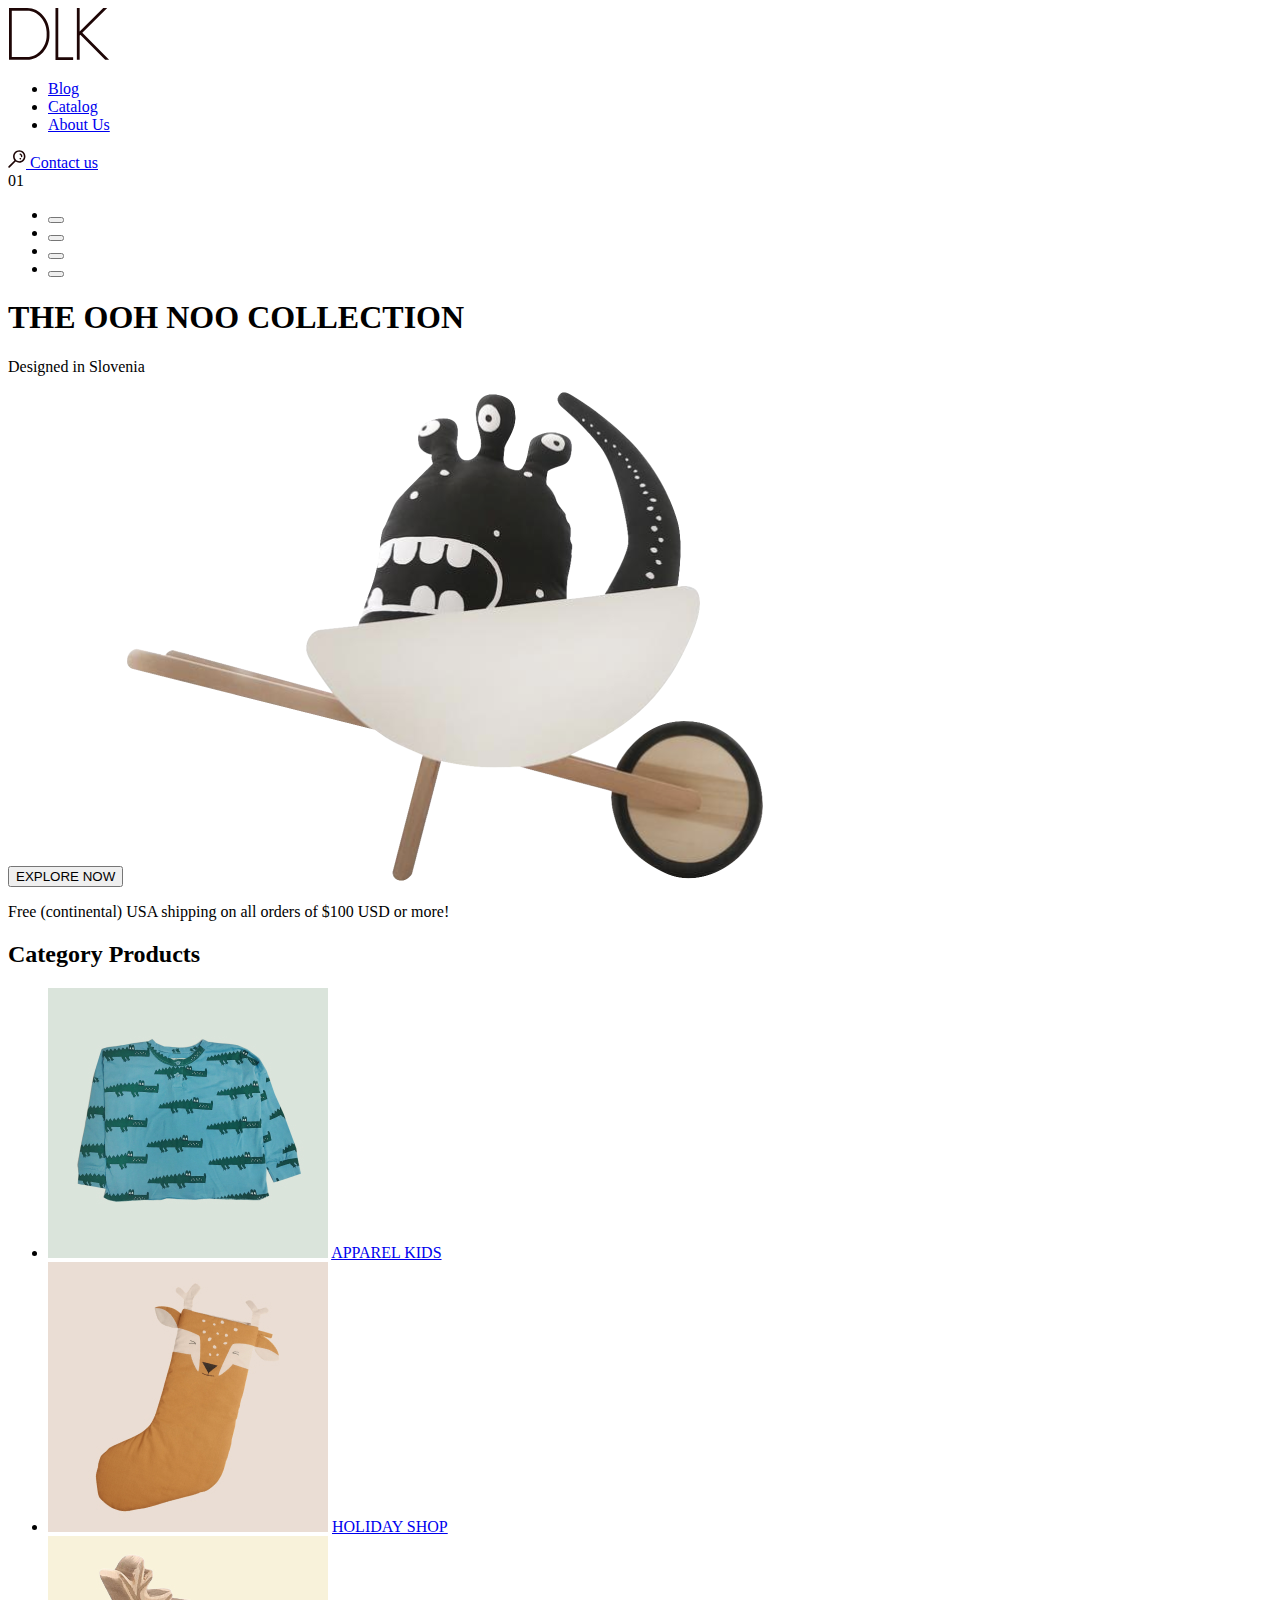
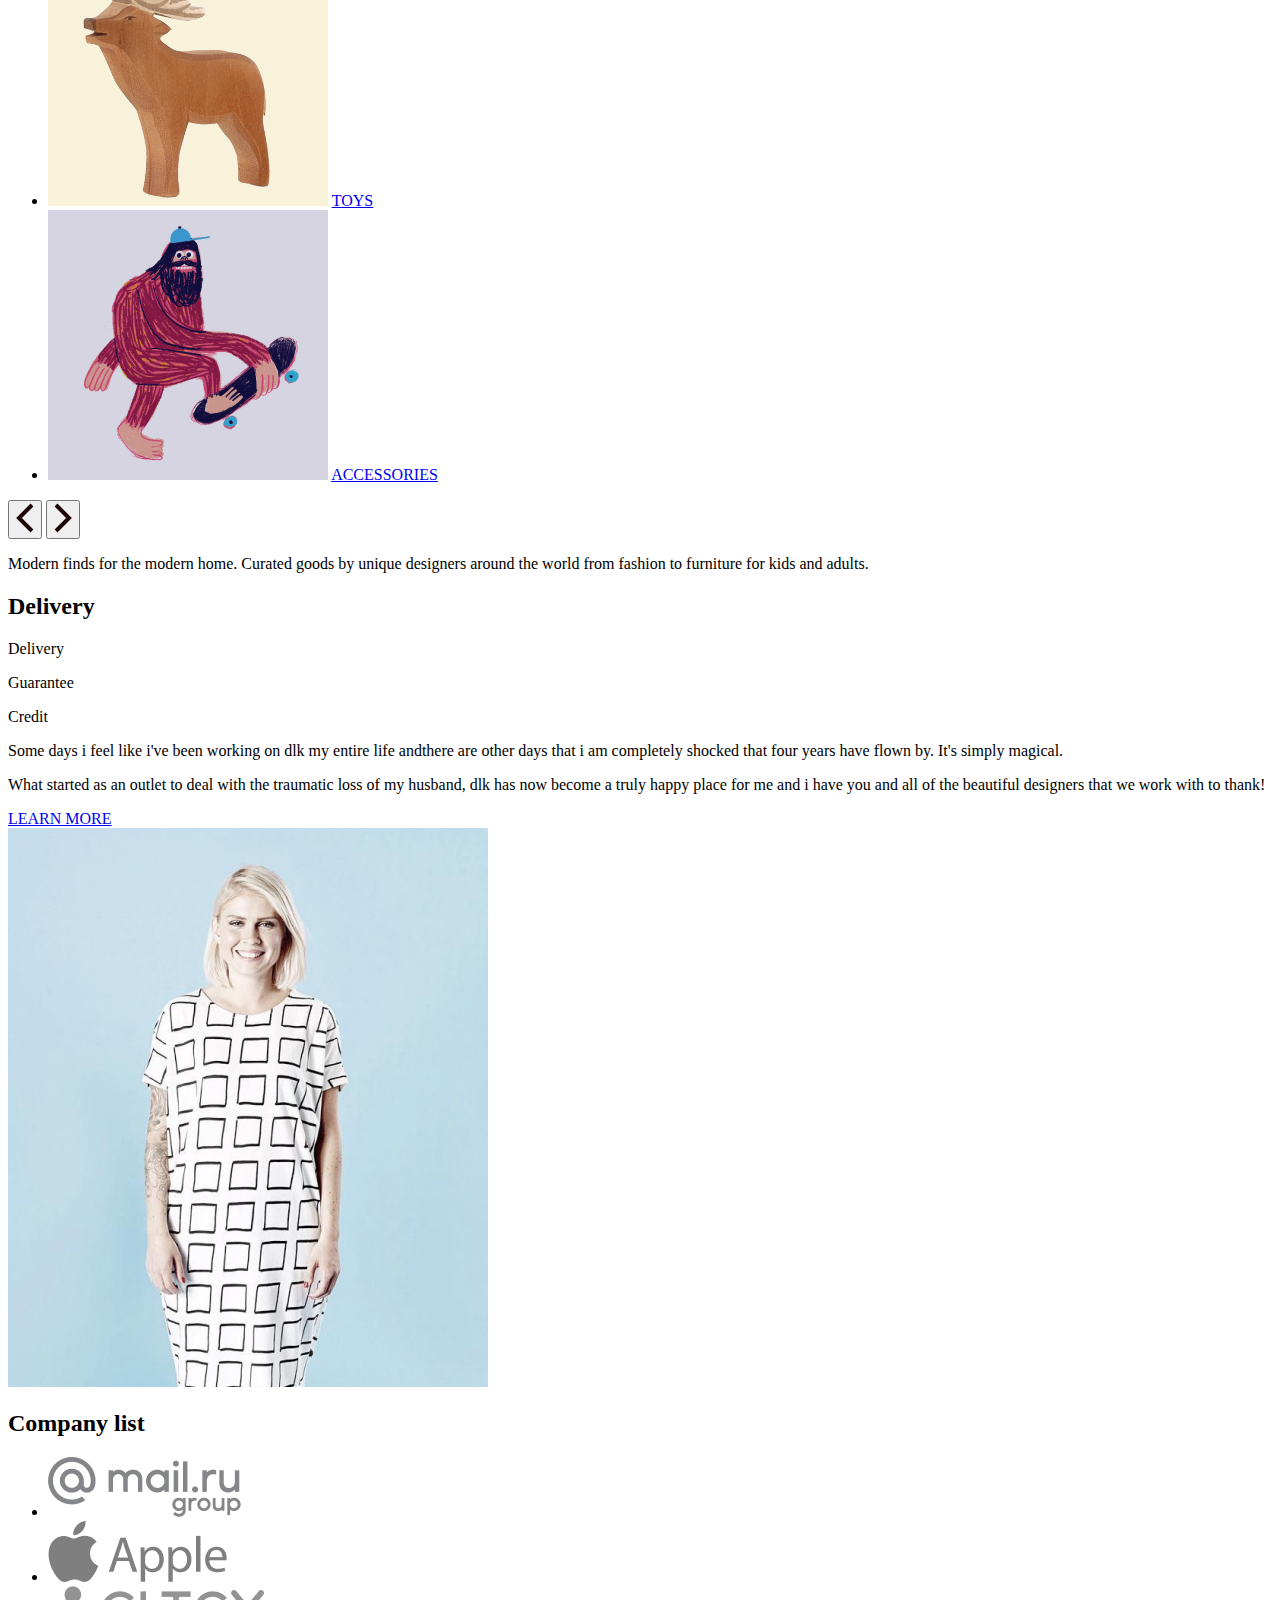
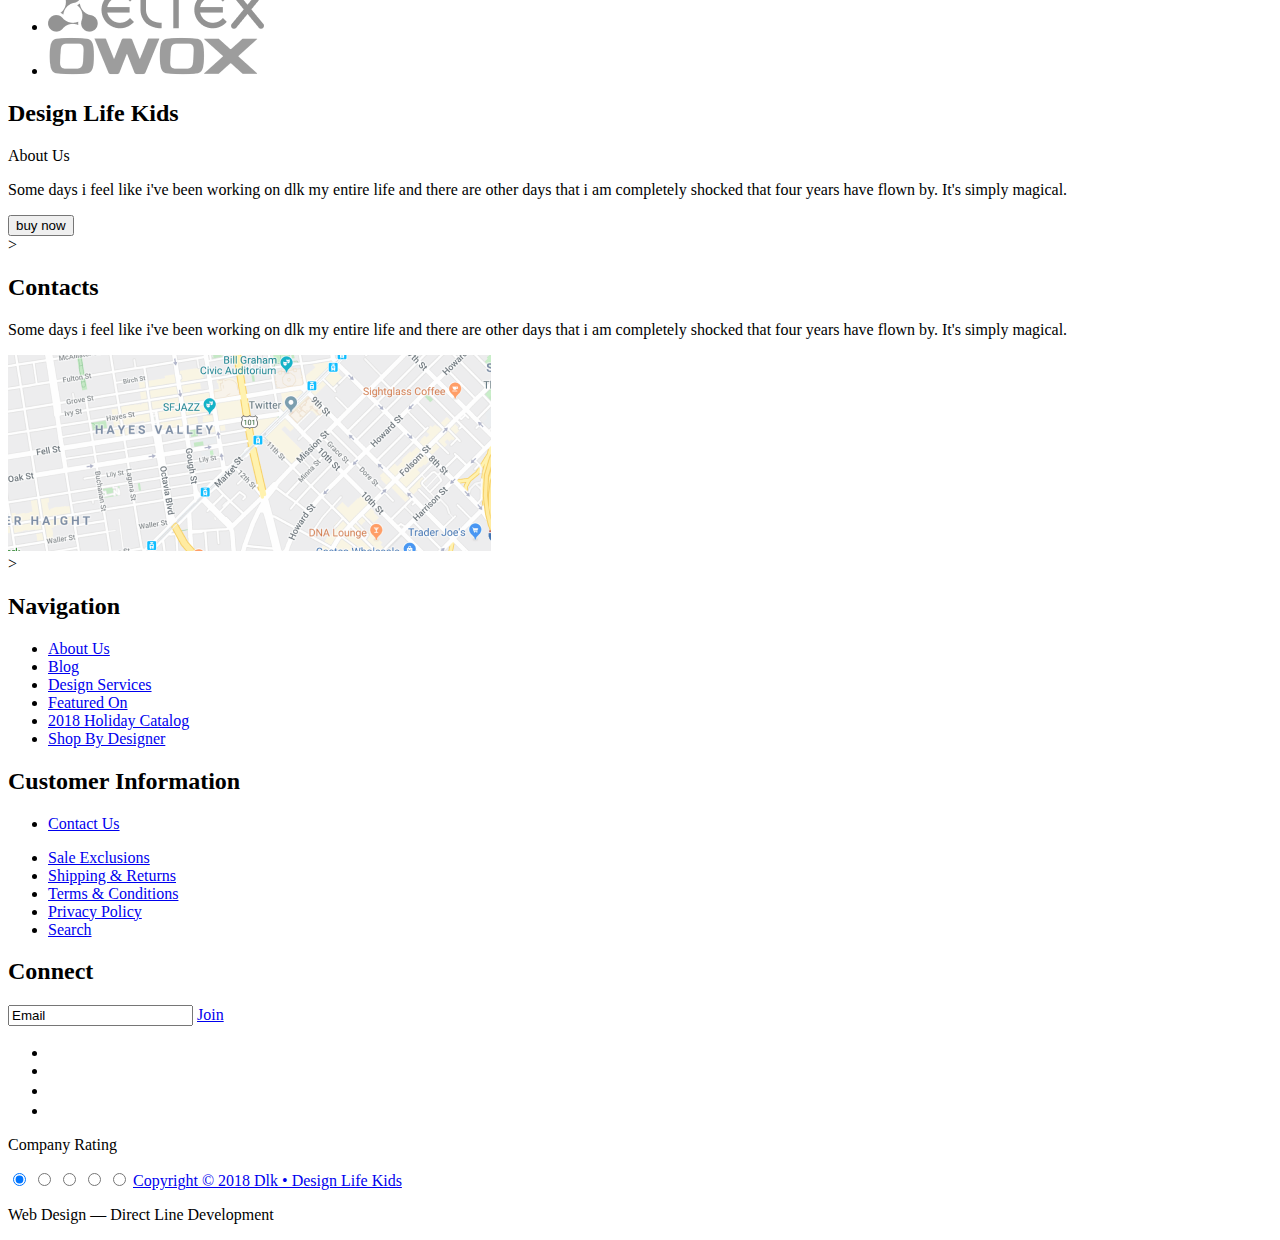
==== index.html @ ed6d3c23 "Домашняя работа № 3" ====
<!DOCTYPE html>
<html lang="en">
<head>
    <meta charset="UTF-8">
    <meta http-equiv="X-UA-Compatible" content="IE=edge">
    <meta name="viewport" content="width=device-width, initial-scale=1.0">
    <title>Main</title>
</head>
<body>


<header class="header">
<a href="./index.html">
    <svg width="102" height="52" viewBox="0 0 102 52" fill="none" xmlns="http://www.w3.org/2000/svg">
        <path fill-rule="evenodd" clip-rule="evenodd" d="M0.997559 0H19.1259C32.1442 0 41.4377 12.3713 41.4377 24.0356V27.7332C41.4377 39.3974 32.1442 51.7689 19.1259 51.7689H0.997559V0ZM38.6487 24.0356C38.6487 13.5132 30.2391 2.77333 19.1259 2.77333H3.78653V48.9956H19.1259C30.2391 48.9956 38.6487 38.2557 38.6487 27.7333V24.0356Z" fill="#1E0606"/>
        <path d="M47.4805 0H50.2694V49.2267H65.144V52H47.4805V0Z" fill="#1E0606"/>
        <path d="M68.8626 0V51.7689H71.6516V27.3833L72.3362 26.7025L97.1676 51.7689H101.083L74.3083 24.7414L99.1893 0H95.2451L71.6516 23.4612V0H68.8626Z" fill="#1E0606"/>
        </svg>
</a>
<nav>
    <ul>
        <li>
            <a href="#">Blog</a>
        </li>
        <li>
            <a href="#">Catalog</a>
        </li>
        <li>
            <a href="#">About Us</a>  
        </li>
    </ul>
</nav>
<a href="#" class="search__btn" aria-label="search">
    <svg width="18" height="18" viewBox="0 0 18 18" fill="none" xmlns="http://www.w3.org/2000/svg">
        <path d="M11.2614 0.26001C7.83851 0.26001 5.05615 3.08001 5.05615 6.52001C5.05615 7.98001 5.55657 9.30002 6.37727 10.38L0.492277 16.32C0.151988 16.68 0.151988 17.24 0.492277 17.58C0.67243 17.76 0.892618 17.84 1.1128 17.84C1.35301 17.84 1.57319 17.76 1.75334 17.58L7.63834 11.62C8.65921 12.36 9.90026 12.78 11.2414 12.78C14.6643 12.78 17.4467 9.96001 17.4467 6.52001C17.4667 3.06001 14.6843 0.26001 11.2614 0.26001ZM11.2614 11.2C8.71926 11.2 6.65751 9.10001 6.65751 6.52001C6.65751 3.94001 8.71926 1.84001 11.2614 1.84001C13.8036 1.84001 15.8653 3.94001 15.8653 6.52001C15.8653 9.10001 13.8036 11.2 11.2614 11.2ZM14.364 6.60001C14.324 6.94001 14.0238 7.20001 13.6835 7.20001C13.6434 7.20001 13.6234 7.20001 13.5834 7.20001C13.2031 7.14001 12.9428 6.80001 12.9829 6.42001C13.123 5.38001 11.962 4.84001 11.902 4.82001C11.5617 4.66001 11.4015 4.24001 11.5617 3.90001C11.7218 3.56001 12.1221 3.40001 12.4825 3.54001C12.5625 3.56001 14.6443 4.52001 14.364 6.60001ZM12.9028 8.12001C13.0429 8.26001 13.143 8.48002 13.143 8.68002C13.143 8.90002 13.0629 9.10001 12.9028 9.24002C12.7627 9.38002 12.5425 9.48002 12.3423 9.48002C12.1422 9.48002 11.922 9.40001 11.7819 9.24002C11.6417 9.10001 11.5417 8.88002 11.5417 8.68002C11.5417 8.48002 11.6217 8.26001 11.7819 8.12001C11.922 7.98001 12.1422 7.88002 12.3423 7.88002C12.5425 7.88002 12.7427 7.96001 12.9028 8.12001Z" fill="#1E0606"/>
        </svg>
</a>
<a class="nav__contact" href="pages/contact.html">Contact us</a>
</header>


<main>
    <section class="banner">
        <span>01</span>
        <ul>
            <li>
                <button></button>
            </li>
            <li>
                <button></button>
            </li>
            <li>
                <button></button>
            </li>
            <li>
                <button></button>
            </li>
        </ul>
        <h1>THE OOH NOO COLLECTION</h1>
        <p>Designed in Slovenia</p>
        <button type="button">
            EXPLORE NOW
        </button>
        <img src="./static/image/monster_in_a_wheelbarrow_on_a_banner.png" alt="banner">
        <p>Free (continental) USA shipping on all orders of $100 USD or more!</p>
    </section>

    <section class="category products">
        <h2>Category Products</h2>
        <ul>
            <li>
                <img src="./static/image/apparel_kids.jpg" alt="apparel_kids">
                <a href="#">APPAREL KIDS</a>
            </li>
            <li>
                <img src="./static/image/holiday_shop.jpg" alt="holiday_shop">
                <a href="#">HOLIDAY SHOP</a>
            </li>
            <li>
                <img src="./static/image/toys.jpg" alt="toys">
                <a href="#">TOYS</a>
            </li>
            <li>
                <img src="./static/image/accessories.jpg" alt="accessories">
                <a href="#">ACCESSORIES</a>
            </li>
        </ul>
        <button>
            <svg width="18" height="30" viewBox="0 0 18 30" fill="none" xmlns="http://www.w3.org/2000/svg">
                <path d="M16 2L3 15L16 28" stroke="#1E0606" stroke-width="4"/>
                </svg>
                
        </button>
        <button>
            <svg width="18" height="30" viewBox="0 0 18 30" fill="none" xmlns="http://www.w3.org/2000/svg">
                <path d="M2 2L15 15L2 28" stroke="#1E0606" stroke-width="4"/>
                </svg>      
        </button>
        <p>Modern finds for the modern home. Curated goods by unique designers around the world from fashion to furniture for kids and adults.</p>
    </section>

    <section>
        <div>
            <h2>Delivery</h2>
            <p>Delivery</p>
            <p>Guarantee</p>
            <p>Credit</p>
            <p>Some days i feel like i've been working on dlk my entire life andthere are other days that i am completely shocked that four years have flown by. It's simply magical.</p>
            <p>What started as an outlet to deal  with the traumatic loss of my husband, dlk has now become a truly happy place for me and i have you and all of the beautiful designers that we work with to thank!</p>
            <a href="#" class="button">LEARN MORE</a>
            </div>
            <img src="./static/image/delivery.jpg" alt="delivery">
    </section>
        
        <section class="company list">
            <h2>Company list</h2>
            <ul>
                <li>
                    <img src="./static/image/mail_ru.png" alt="mail_ru_company">
                </li>
                <li>
                    <img src="./static/image/apple.png" alt="apple_company">
                </li>
                <li>
                    <img src="./static/image/eltex.png" alt="eltex_company">
                </li>
                <li>
                    <img src="./static/image/owox.png" alt="owox_company">
                </li>
            </ul>
        </section>

        <section class="about us">
            <h2>Design Life Kids</h2>
            <p>About Us</p>
            <p>Some days i feel like i've been working on dlk my entire life and there are other days that i am completely shocked that four years have flown by. It's simply magical.</p>
            <button type="button">
                buy now
            </button>
        </section>>

        <section class="contacts">
                <h2>Contacts</h2>
                <p>Some days i feel like i've been working on dlk my entire life and there are other days that i am completely shocked that four years have flown by. It's simply magical.</p>
                <img src="./static/image/map.png" alt="map_indicating_the_location">
        </section>>
</main>


<footer>
<section class="navigation">
    <h2>Navigation</h2>
    <nav>
        <ul>
            <li>
                <a href="#">About Us</a>
            </li>
            <li>
                <a href="#">Blog</a>
            </li>    
            <li>
                <a href="#">Design Services</a>  
            </li>
            <li>
                <a href="#">Featured On</a>
            </li>
            <li>
                <a href="#">2018 Holiday Catalog</a>
            </li>
            <li>
                <a href="#">Shop By Designer</a>
            </li>
        </ul>
    </nav>
</section>


<section class="customer Information">
    <h2>Customer Information</h2>
    <nav>
        <ul>
            <li>
                <a href="#">Contact Us</a>
            </li>
        </ul>
    </nav>
    <ul>
        <li>
            <a href="#">Sale Exclusions</a>
        </li>
        <li>
            <a href="#">Shipping & Returns</a>  
        </li>
        <li>
            <a href="#">Terms & Conditions</a>
        </li>
        <li>
            <a href="#">Privacy Policy</a>
        </li>
        <li>
            <a href="#">Search</a>
        </li>
    </ul>
</section>


<h2>Connect</h2>
    <input type="Email" name="login" value="Email">
    <a href="#" class="button">Join</a>
<ul>
    <li>
        <a href="facebook.com">
            <svg width="9" height="16" viewBox="0 0 9 16" fill="none" xmlns="http://www.w3.org/2000/svg">
                <path fill-rule="evenodd" clip-rule="evenodd" d="M8.55271 3.36723H6.29671C6.03071 3.36723 5.73372 3.71723 5.73372 4.18523V5.81423H8.55271V8.13523H5.73372V15.1052H3.07071V8.13523H0.657715V5.81423H3.07071V4.44723C3.07071 2.48823 4.43171 0.894226 6.29671 0.894226H8.55271V3.36723Z" fill="white"/>
                </svg>
        </a>
    </li>
    <li>
        <a href="twitter.com">
            <svg width="15" height="13" viewBox="0 0 15 13" fill="none" xmlns="http://www.w3.org/2000/svg">
                <path fill-rule="evenodd" clip-rule="evenodd" d="M13.1006 3.28912C13.1056 3.41612 13.1096 3.54312 13.1096 3.67212C13.1096 7.57612 10.1366 12.0781 4.70258 12.0781C3.03458 12.0781 1.48058 11.5881 0.173584 10.7501C0.406584 10.7771 0.641584 10.7911 0.879584 10.7911C2.26358 10.7911 3.53758 10.3181 4.54858 9.52512C3.25558 9.50212 2.16558 8.64812 1.78758 7.47512C1.96858 7.51012 2.15458 7.52712 2.34458 7.52712C2.61358 7.52712 2.87458 7.49212 3.12258 7.42412C1.77158 7.15212 0.751584 5.95912 0.751584 4.52712V4.49012C1.15058 4.71112 1.60758 4.84412 2.09158 4.85912C1.29858 4.33012 0.777584 3.42612 0.777584 2.40012C0.777584 1.85912 0.922584 1.35212 1.17658 0.916122C2.63258 2.70312 4.81058 3.87912 7.26558 4.00212C7.21558 3.78512 7.19058 3.56012 7.19058 3.32812C7.19058 1.69712 8.51258 0.375122 10.1446 0.375122C10.9936 0.375122 11.7616 0.732122 12.2996 1.30712C12.9736 1.17612 13.6056 0.930122 14.1766 0.590122C13.9556 1.28112 13.4886 1.85912 12.8766 2.22512C13.4746 2.15412 14.0446 1.99612 14.5756 1.76012C14.1776 2.35212 13.6776 2.87312 13.1006 3.28912Z" fill="white"/>
                </svg>
        </a>
    </li>
    <li>
        <a href="pinterest.com">
            <svg width="16" height="16" viewBox="0 0 16 16" fill="none" xmlns="http://www.w3.org/2000/svg">
                <path fill-rule="evenodd" clip-rule="evenodd" d="M8.00047 0C3.58252 0 0 3.58158 0 8.00047C0 11.2754 1.97001 14.0902 4.78956 15.3273C4.76698 14.7694 4.78579 14.0977 4.92785 13.49C5.08214 12.8408 5.95708 9.1313 5.95708 9.1313C5.95708 9.1313 5.70212 8.62045 5.70212 7.865C5.70212 6.6796 6.38984 5.79432 7.24502 5.79432C7.97225 5.79432 8.3241 6.34092 8.3241 6.99571C8.3241 7.7267 7.85747 8.82084 7.61757 9.83407C7.41718 10.6836 8.04281 11.3751 8.88011 11.3751C10.3957 11.3751 11.4165 9.42859 11.4165 7.12177C11.4165 5.36908 10.2358 4.05668 8.08796 4.05668C5.66167 4.05668 4.14982 5.86582 4.14982 7.88663C4.14982 8.5847 4.35491 9.07579 4.67666 9.45587C4.82531 9.6318 4.84506 9.70142 4.79144 9.90275C4.75381 10.0486 4.66537 10.4042 4.62868 10.5444C4.57506 10.7466 4.41136 10.82 4.22885 10.7448C3.11025 10.2885 2.58999 9.0645 2.58999 7.68813C2.58999 5.41612 4.50638 2.68972 8.30717 2.68972C11.3619 2.68972 13.3724 4.90151 13.3724 7.27324C13.3724 10.4117 11.6282 12.7562 9.05509 12.7562C8.19239 12.7562 7.37955 12.2895 7.10108 11.7599C7.10108 11.7599 6.63633 13.6029 6.53848 13.9585C6.36914 14.5747 6.03704 15.1919 5.73317 15.6717C6.45287 15.8843 7.21303 16 8.00047 16C12.4184 16 16 12.4184 16 8.00047C16 3.58158 12.4184 0 8.00047 0" fill="white"/>
                </svg>
        </a>
    </li>
     <li>
         <a href="instagram.com">
            <svg width="16" height="16" viewBox="0 0 16 16" fill="none" xmlns="http://www.w3.org/2000/svg">
                <path fill-rule="evenodd" clip-rule="evenodd" d="M8.00003 0C5.82733 0 5.5549 0.0092 4.70163 0.0481333C3.8501 0.0869667 3.26857 0.222233 2.7597 0.42C2.23363 0.624433 1.7875 0.897967 1.3427 1.3427C0.897967 1.7875 0.624433 2.23363 0.42 2.7597C0.222233 3.26857 0.0869667 3.8501 0.0481333 4.7016C0.0092 5.5549 0 5.82733 0 8C0 10.1727 0.0092 10.4451 0.0481333 11.2984C0.0869667 12.1499 0.222233 12.7314 0.42 13.2403C0.624433 13.7664 0.897967 14.2125 1.3427 14.6573C1.7875 15.102 2.23363 15.3756 2.7597 15.58C3.26857 15.7778 3.8501 15.913 4.70163 15.9519C5.5549 15.9908 5.82733 16 8.00003 16C10.1727 16 10.4451 15.9908 11.2984 15.9519C12.1499 15.913 12.7314 15.7778 13.2403 15.58C13.7664 15.3756 14.2125 15.102 14.6573 14.6573C15.102 14.2125 15.3756 13.7664 15.58 13.2403C15.7778 12.7314 15.913 12.1499 15.9519 11.2984C15.9908 10.4451 16 10.1727 16 8C16 5.82733 15.9908 5.5549 15.9519 4.7016C15.913 3.8501 15.7778 3.26857 15.58 2.7597C15.3756 2.23363 15.102 1.7875 14.6573 1.3427C14.2125 0.897967 13.7664 0.624433 13.2403 0.42C12.7314 0.222233 12.1499 0.0869667 11.2984 0.0481333C10.4451 0.0092 10.1727 0 8.00003 0ZM8.00003 1.44143C10.1361 1.44143 10.3891 1.4496 11.2327 1.4881C12.0127 1.52367 12.4363 1.65397 12.7182 1.76353C13.0916 1.90867 13.3581 2.08203 13.638 2.362C13.918 2.6419 14.0913 2.9084 14.2365 3.28183C14.346 3.56373 14.4763 3.98733 14.5119 4.7673C14.5504 5.61087 14.5586 5.8639 14.5586 8C14.5586 10.1361 14.5504 10.3891 14.5119 11.2327C14.4763 12.0127 14.346 12.4363 14.2365 12.7182C14.0913 13.0916 13.918 13.3581 13.638 13.638C13.3581 13.918 13.0916 14.0913 12.7182 14.2365C12.4363 14.346 12.0127 14.4763 11.2327 14.5119C10.3892 14.5504 10.1363 14.5586 8.00003 14.5586C5.86373 14.5586 5.61077 14.5504 4.7673 14.5119C3.98733 14.4763 3.56373 14.346 3.28183 14.2365C2.9084 14.0913 2.64193 13.918 2.36197 13.638C2.08207 13.3581 1.90867 13.0916 1.76353 12.7182C1.65397 12.4363 1.52367 12.0127 1.4881 11.2327C1.4496 10.3891 1.44143 10.1361 1.44143 8C1.44143 5.8639 1.4496 5.61087 1.4881 4.7673C1.52367 3.98733 1.65397 3.56373 1.76353 3.28183C1.90867 2.9084 2.08203 2.6419 2.36197 2.362C2.64193 2.08203 2.9084 1.90867 3.28183 1.76353C3.56373 1.65397 3.98733 1.52367 4.7673 1.4881C5.61087 1.4496 5.8639 1.44143 8.00003 1.44143ZM3.8919 8C3.8919 5.73113 5.73113 3.8919 8.00003 3.8919C10.2689 3.8919 12.1081 5.73113 12.1081 8C12.1081 10.2689 10.2689 12.1081 8.00003 12.1081C5.73113 12.1081 3.8919 10.2689 3.8919 8ZM8.00003 10.6667C6.52723 10.6667 5.33333 9.47277 5.33333 8C5.33333 6.52723 6.52723 5.33333 8.00003 5.33333C9.47277 5.33333 10.6667 6.52723 10.6667 8C10.6667 9.47277 9.47277 10.6667 8.00003 10.6667ZM12.2704 4.68957C12.8006 4.68957 13.2304 4.2598 13.2304 3.7296C13.2304 3.1994 12.8006 2.76957 12.2704 2.76957C11.7402 2.76957 11.3104 3.1994 11.3104 3.7296C11.3104 4.2598 11.7402 4.68957 12.2704 4.68957Z" fill="white"/>
                </svg> 
         </a>
    </li>
</ul>

<p>Company Rating</p>
<input type="radio" name="Company Rating" value="1" aria-label="fail" checked>
    <input type="radio" name="Company Rating" value="2" aria-label="satisfactory">
        <input type="radio" name="Company Rating" value="3" aria-label="good">
            <input type="radio" name="Company Rating" value="4" aria-label="very good">
                <input type="radio" name="Company Rating" value="5" aria-label="excellent">
                
<a href="#">Copyright © 2018 Dlk • Design Life Kids</a>
<p>Web Design — Direct Line Development</p>  
</footer>
</body>
</html>
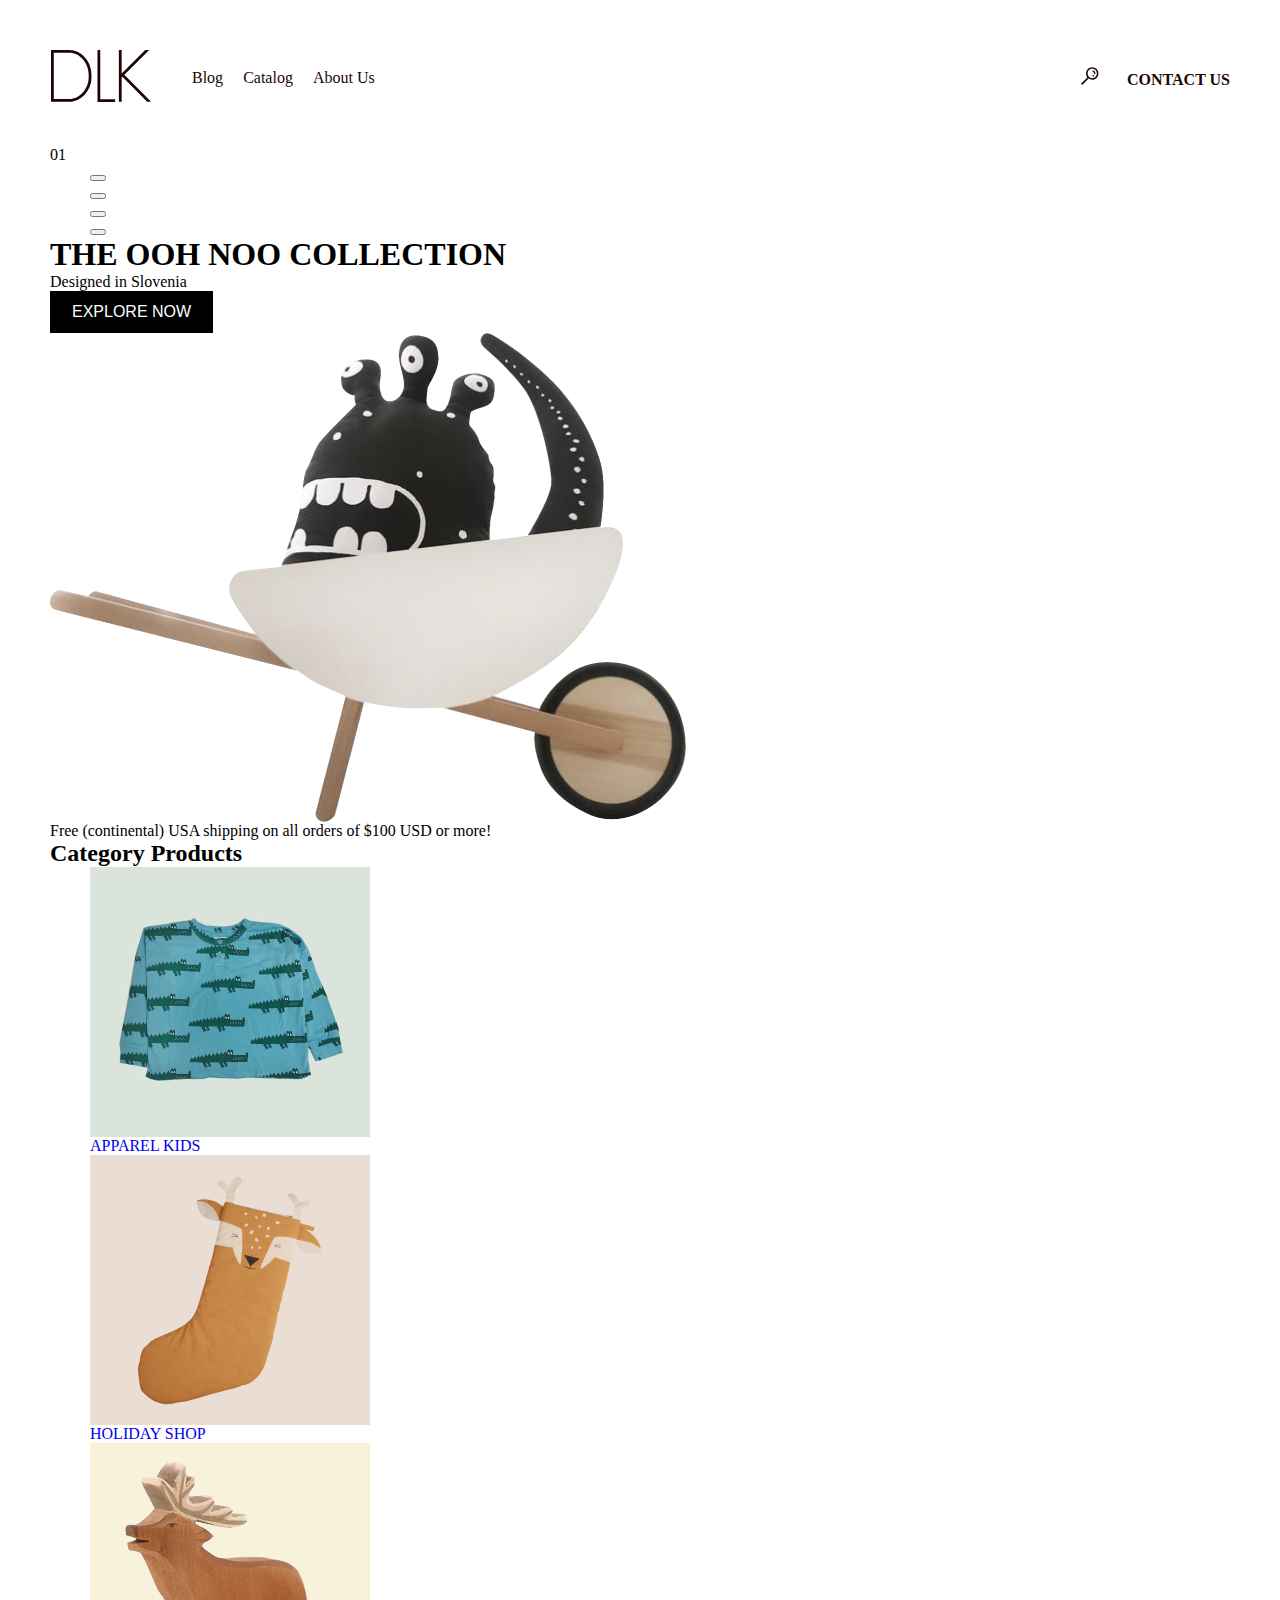
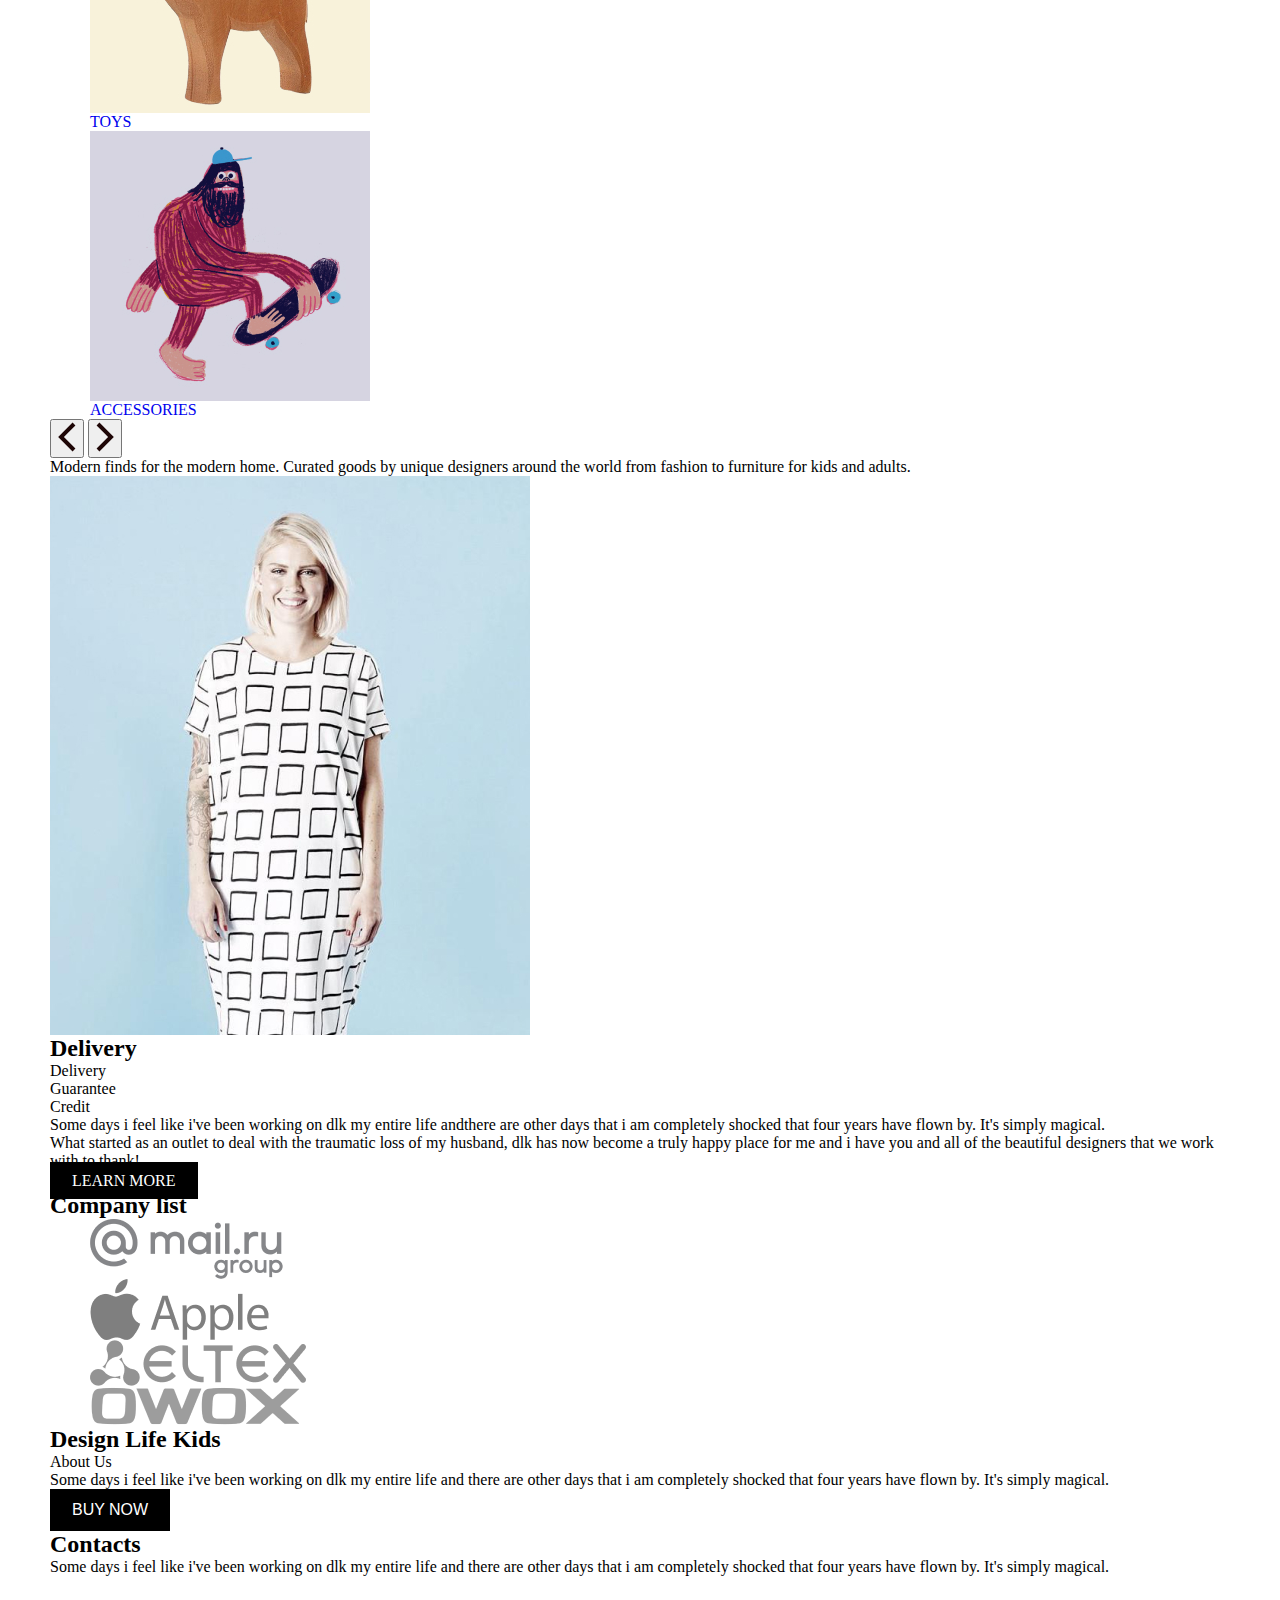
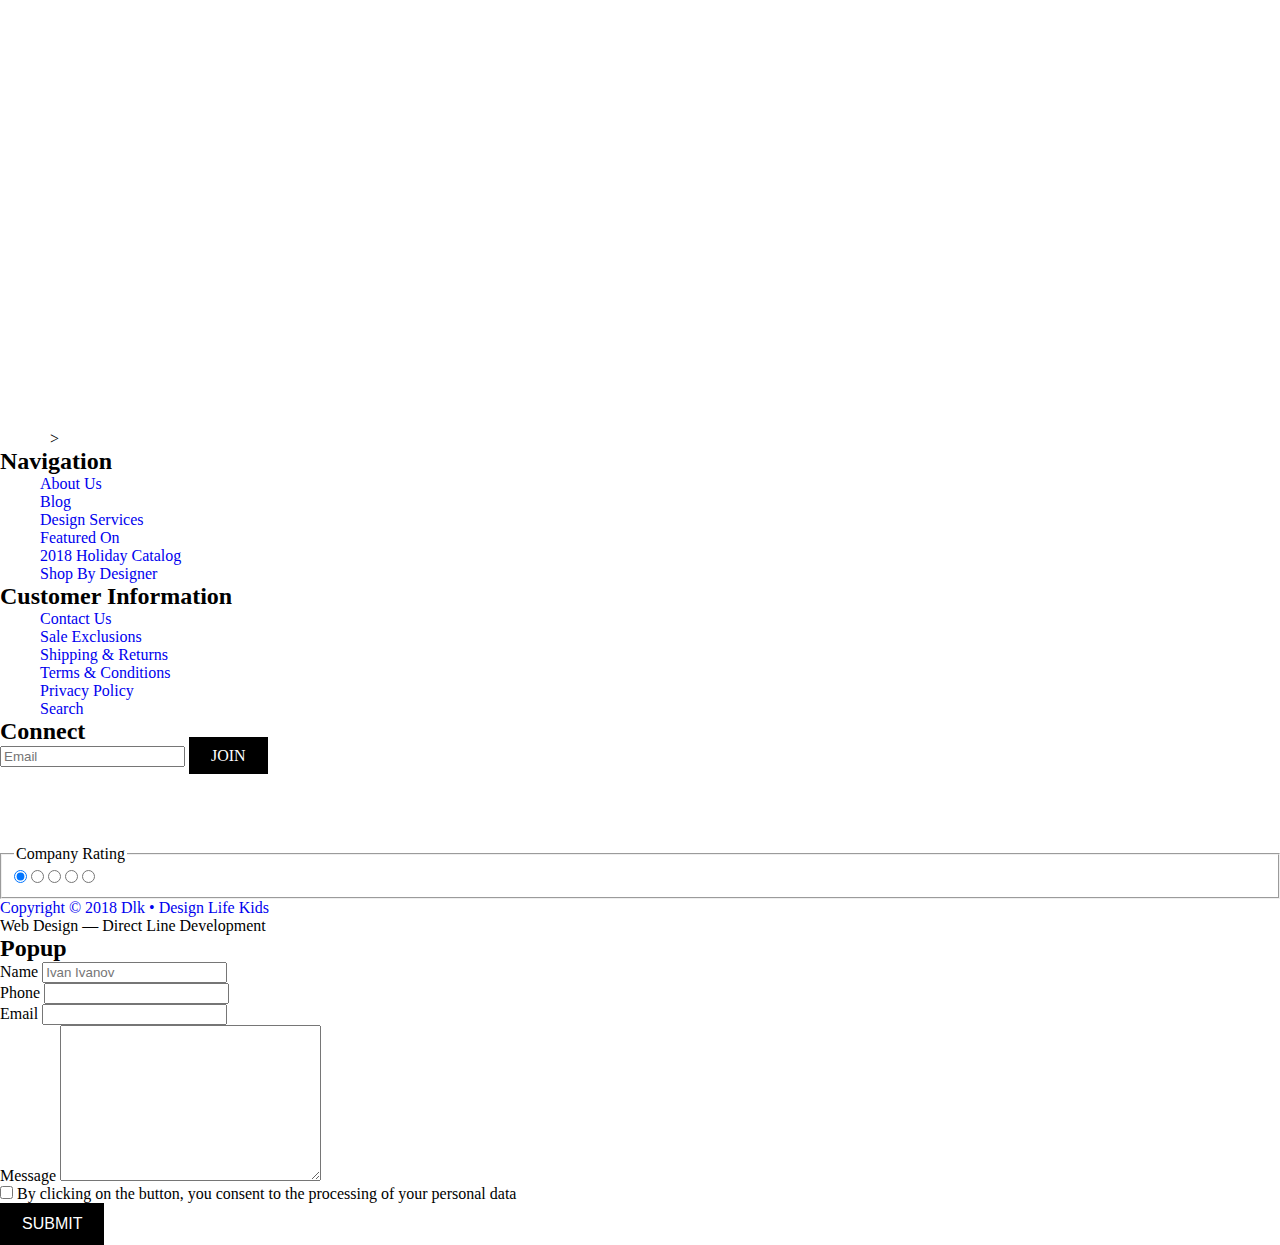
==== commit 2df1e3cd: "Домашка (12,09,2022)" ====
--- a/index.html
+++ b/index.html
@@ -4,146 +4,172 @@
     <meta charset="UTF-8">
     <meta http-equiv="X-UA-Compatible" content="IE=edge">
     <meta name="viewport" content="width=device-width, initial-scale=1.0">
-    <title>Main</title>
+    <link rel="stylesheet" href="./style/style.css">
+    <link rel="stylesheet" href="./style/common.css">
+    <link rel="stylesheet" href="./style/normolize.css">
+    <title>Main page</title>
 </head>
 <body>
 
-
-<header class="header">
-<a href="./index.html">
-    <svg width="102" height="52" viewBox="0 0 102 52" fill="none" xmlns="http://www.w3.org/2000/svg">
-        <path fill-rule="evenodd" clip-rule="evenodd" d="M0.997559 0H19.1259C32.1442 0 41.4377 12.3713 41.4377 24.0356V27.7332C41.4377 39.3974 32.1442 51.7689 19.1259 51.7689H0.997559V0ZM38.6487 24.0356C38.6487 13.5132 30.2391 2.77333 19.1259 2.77333H3.78653V48.9956H19.1259C30.2391 48.9956 38.6487 38.2557 38.6487 27.7333V24.0356Z" fill="#1E0606"/>
-        <path d="M47.4805 0H50.2694V49.2267H65.144V52H47.4805V0Z" fill="#1E0606"/>
-        <path d="M68.8626 0V51.7689H71.6516V27.3833L72.3362 26.7025L97.1676 51.7689H101.083L74.3083 24.7414L99.1893 0H95.2451L71.6516 23.4612V0H68.8626Z" fill="#1E0606"/>
-        </svg>
-</a>
-<nav>
-    <ul>
-        <li>
-            <a href="#">Blog</a>
-        </li>
-        <li>
-            <a href="#">Catalog</a>
-        </li>
-        <li>
-            <a href="#">About Us</a>  
-        </li>
-    </ul>
-</nav>
-<a href="#" class="search__btn" aria-label="search">
-    <svg width="18" height="18" viewBox="0 0 18 18" fill="none" xmlns="http://www.w3.org/2000/svg">
-        <path d="M11.2614 0.26001C7.83851 0.26001 5.05615 3.08001 5.05615 6.52001C5.05615 7.98001 5.55657 9.30002 6.37727 10.38L0.492277 16.32C0.151988 16.68 0.151988 17.24 0.492277 17.58C0.67243 17.76 0.892618 17.84 1.1128 17.84C1.35301 17.84 1.57319 17.76 1.75334 17.58L7.63834 11.62C8.65921 12.36 9.90026 12.78 11.2414 12.78C14.6643 12.78 17.4467 9.96001 17.4467 6.52001C17.4667 3.06001 14.6843 0.26001 11.2614 0.26001ZM11.2614 11.2C8.71926 11.2 6.65751 9.10001 6.65751 6.52001C6.65751 3.94001 8.71926 1.84001 11.2614 1.84001C13.8036 1.84001 15.8653 3.94001 15.8653 6.52001C15.8653 9.10001 13.8036 11.2 11.2614 11.2ZM14.364 6.60001C14.324 6.94001 14.0238 7.20001 13.6835 7.20001C13.6434 7.20001 13.6234 7.20001 13.5834 7.20001C13.2031 7.14001 12.9428 6.80001 12.9829 6.42001C13.123 5.38001 11.962 4.84001 11.902 4.82001C11.5617 4.66001 11.4015 4.24001 11.5617 3.90001C11.7218 3.56001 12.1221 3.40001 12.4825 3.54001C12.5625 3.56001 14.6443 4.52001 14.364 6.60001ZM12.9028 8.12001C13.0429 8.26001 13.143 8.48002 13.143 8.68002C13.143 8.90002 13.0629 9.10001 12.9028 9.24002C12.7627 9.38002 12.5425 9.48002 12.3423 9.48002C12.1422 9.48002 11.922 9.40001 11.7819 9.24002C11.6417 9.10001 11.5417 8.88002 11.5417 8.68002C11.5417 8.48002 11.6217 8.26001 11.7819 8.12001C11.922 7.98001 12.1422 7.88002 12.3423 7.88002C12.5425 7.88002 12.7427 7.96001 12.9028 8.12001Z" fill="#1E0606"/>
-        </svg>
-</a>
-<a class="nav__contact" href="pages/contact.html">Contact us</a>
-</header>
-
-
-<main>
-    <section class="banner">
-        <span>01</span>
-        <ul>
-            <li>
-                <button></button>
-            </li>
-            <li>
-                <button></button>
-            </li>
-            <li>
-                <button></button>
-            </li>
-            <li>
-                <button></button>
-            </li>
-        </ul>
-        <h1>THE OOH NOO COLLECTION</h1>
-        <p>Designed in Slovenia</p>
-        <button type="button">
-            EXPLORE NOW
-        </button>
-        <img src="./static/image/monster_in_a_wheelbarrow_on_a_banner.png" alt="banner">
-        <p>Free (continental) USA shipping on all orders of $100 USD or more!</p>
+    <div class="container">
+        <header class="header">
+                <a class="header__link" href="./index.html">
+                    <svg width="102" height="52" viewBox="0 0 102 52" fill="none" xmlns="http://www.w3.org/2000/svg">
+                        <path fill-rule="evenodd" clip-rule="evenodd" d="M0.997559 0H19.1259C32.1442 0 41.4377 12.3713 41.4377 24.0356V27.7332C41.4377 39.3974 32.1442 51.7689 19.1259 51.7689H0.997559V0ZM38.6487 24.0356C38.6487 13.5132 30.2391 2.77333 19.1259 2.77333H3.78653V48.9956H19.1259C30.2391 48.9956 38.6487 38.2557 38.6487 27.7333V24.0356Z" fill="#1E0606"/>
+                        <path d="M47.4805 0H50.2694V49.2267H65.144V52H47.4805V0Z" fill="#1E0606"/>
+                        <path d="M68.8626 0V51.7689H71.6516V27.3833L72.3362 26.7025L97.1676 51.7689H101.083L74.3083 24.7414L99.1893 0H95.2451L71.6516 23.4612V0H68.8626Z" fill="#1E0606"/>
+                        </svg>
+                </a> 
+                <ul class="nav__list">
+                    <li class="nav__list_item">
+                        <a class="nav__list_link" href="./pages/blog.html">Blog</a>
+                    </li>
+                    <li class="nav__list_item">
+                        <a class="nav__list_link" href="./pages/catalog.html">Catalog</a>
+                    </li>
+                    <li class="nav__list_item">
+                        <a class="nav__list_link" href="./pages/toys.html">About Us</a>  
+                    </li>
+                </ul> 
+            <div class="contact__wrapper">
+                <a href="#" class="search__btn" aria-label="search">
+                    <svg width="18" height="18" viewBox="0 0 18 18" fill="none" xmlns="http://www.w3.org/2000/svg">
+                        <path d="M11.2614 0.26001C7.83851 0.26001 5.05615 3.08001 5.05615 6.52001C5.05615 7.98001 5.55657 9.30002 6.37727 10.38L0.492277 16.32C0.151988 16.68 0.151988 17.24 0.492277 17.58C0.67243 17.76 0.892618 17.84 1.1128 17.84C1.35301 17.84 1.57319 17.76 1.75334 17.58L7.63834 11.62C8.65921 12.36 9.90026 12.78 11.2414 12.78C14.6643 12.78 17.4467 9.96001 17.4467 6.52001C17.4667 3.06001 14.6843 0.26001 11.2614 0.26001ZM11.2614 11.2C8.71926 11.2 6.65751 9.10001 6.65751 6.52001C6.65751 3.94001 8.71926 1.84001 11.2614 1.84001C13.8036 1.84001 15.8653 3.94001 15.8653 6.52001C15.8653 9.10001 13.8036 11.2 11.2614 11.2ZM14.364 6.60001C14.324 6.94001 14.0238 7.20001 13.6835 7.20001C13.6434 7.20001 13.6234 7.20001 13.5834 7.20001C13.2031 7.14001 12.9428 6.80001 12.9829 6.42001C13.123 5.38001 11.962 4.84001 11.902 4.82001C11.5617 4.66001 11.4015 4.24001 11.5617 3.90001C11.7218 3.56001 12.1221 3.40001 12.4825 3.54001C12.5625 3.56001 14.6443 4.52001 14.364 6.60001ZM12.9028 8.12001C13.0429 8.26001 13.143 8.48002 13.143 8.68002C13.143 8.90002 13.0629 9.10001 12.9028 9.24002C12.7627 9.38002 12.5425 9.48002 12.3423 9.48002C12.1422 9.48002 11.922 9.40001 11.7819 9.24002C11.6417 9.10001 11.5417 8.88002 11.5417 8.68002C11.5417 8.48002 11.6217 8.26001 11.7819 8.12001C11.922 7.98001 12.1422 7.88002 12.3423 7.88002C12.5425 7.88002 12.7427 7.96001 12.9028 8.12001Z" fill="#1E0606"/>
+                        </svg>
+                </a>
+                <a class="nav__contact" href="./pages/contact.html">Contact us</a>
+            </div>
+        </header>
+    </div>
+
+
+<main class="main">
+    <div class="container">
+            <section class="banner">
+                    <div class="slider__menu">
+                        <span class="digits">01</span>
+                        <ul>
+                            <li>
+                                <button class="btn__1"></button>
+                            </li>
+                            <li>
+                                <button class="btn"></button>
+                            </li>
+                            <li>
+                                <button class="btn"></button>
+                            </li>
+                            <li>
+                                <button class="btn"></button>
+                            </li>
+                        </ul>
+                    </div>
+                        <div class="slide__text">
+                            <h1 class="title">THE OOH NOO COLLECTION</h1>
+                        <p class="title_text">Designed in Slovenia</p>
+                        <button class="botton__link" type="button">
+                            EXPLORE NOW
+                        </button>
+                        </div>
+                    <img class="title_img" src="./static/image/monster_in_a_wheelbarrow_on_a_banner.png" alt="banner">
+            </section>
+            <p class="title__offer">Free (continental) USA shipping on all orders of $100 USD or more!</p>  
+    </div>
+    
+        
+    <div class="container">
+        <section class="category_products">
+            <div class="products__wrapper">
+                <h2 class="title">Category Products</h2>
+            <ul>
+                <li class="product__item">
+                    <img src="./static/image/apparel_kids.jpg" alt="apparel_kids">
+                    <a href="#">APPAREL KIDS</a>
+                </li>
+                <li class="product__item">
+                    <img src="./static/image/holiday_shop.jpg" alt="holiday_shop">
+                    <a href="#">HOLIDAY SHOP</a>
+                </li>
+                <li class="product__item">
+                    <img src="./static/image/toys.jpg" alt="toys">
+                    <a href="#">TOYS</a>
+                </li>
+                <li class="product__item">
+                    <img src="./static/image/accessories.jpg" alt="accessories">
+                    <a href="#">ACCESSORIES</a>
+                </li>
+            </ul>
+            </div>
+            <button>
+                <svg width="18" height="30" viewBox="0 0 18 30" fill="none" xmlns="http://www.w3.org/2000/svg">
+                    <path d="M16 2L3 15L16 28" stroke="#1E0606" stroke-width="4"/>
+                    </svg>
+                    
+            </button>
+            <button>
+                <svg width="18" height="30" viewBox="0 0 18 30" fill="none" xmlns="http://www.w3.org/2000/svg">
+                    <path d="M2 2L15 15L2 28" stroke="#1E0606" stroke-width="4"/>
+                    </svg>      
+            </button>
+            <p class="about__text">Modern finds for the modern home. Curated goods by unique designers around the world from fashion to furniture for kids and adults.</p>
+        </section>
+    </div>
+    
+    <div class="container">
+        <section class="delivery">
+            <img src="./static/image/delivery.jpg" alt="delivery">
+            <div class="delivery__wrapper">
+                <h2 class="title">Delivery</h2>
+            <p class="delivery__text">Delivery</p>
+            <p class="title_text">Guarantee</p>
+            <p class="title_text">Credit</p>
+            <p class="about__text">Some days i feel like i've been working on dlk my entire life andthere are other days that i am completely shocked that four years have flown by. It's simply magical.</p>
+            <p class="about__text">What started as an outlet to deal  with the traumatic loss of my husband, dlk has now become a truly happy place for me and i have you and all of the beautiful designers that we work with to thank!</p>
+            <a href="#" class="botton__link">LEARN MORE</a>
+            </div>
     </section>
-
-    <section class="category products">
-        <h2>Category Products</h2>
-        <ul>
-            <li>
-                <img src="./static/image/apparel_kids.jpg" alt="apparel_kids">
-                <a href="#">APPAREL KIDS</a>
-            </li>
-            <li>
-                <img src="./static/image/holiday_shop.jpg" alt="holiday_shop">
-                <a href="#">HOLIDAY SHOP</a>
-            </li>
-            <li>
-                <img src="./static/image/toys.jpg" alt="toys">
-                <a href="#">TOYS</a>
-            </li>
-            <li>
-                <img src="./static/image/accessories.jpg" alt="accessories">
-                <a href="#">ACCESSORIES</a>
-            </li>
-        </ul>
-        <button>
-            <svg width="18" height="30" viewBox="0 0 18 30" fill="none" xmlns="http://www.w3.org/2000/svg">
-                <path d="M16 2L3 15L16 28" stroke="#1E0606" stroke-width="4"/>
-                </svg>
-                
-        </button>
-        <button>
-            <svg width="18" height="30" viewBox="0 0 18 30" fill="none" xmlns="http://www.w3.org/2000/svg">
-                <path d="M2 2L15 15L2 28" stroke="#1E0606" stroke-width="4"/>
-                </svg>      
-        </button>
-        <p>Modern finds for the modern home. Curated goods by unique designers around the world from fashion to furniture for kids and adults.</p>
-    </section>
-
-    <section>
-        <div>
-            <h2>Delivery</h2>
-            <p>Delivery</p>
-            <p>Guarantee</p>
-            <p>Credit</p>
-            <p>Some days i feel like i've been working on dlk my entire life andthere are other days that i am completely shocked that four years have flown by. It's simply magical.</p>
-            <p>What started as an outlet to deal  with the traumatic loss of my husband, dlk has now become a truly happy place for me and i have you and all of the beautiful designers that we work with to thank!</p>
-            <a href="#" class="button">LEARN MORE</a>
-            </div>
-            <img src="./static/image/delivery.jpg" alt="delivery">
-    </section>
+    </div>
+   
         
-        <section class="company list">
-            <h2>Company list</h2>
-            <ul>
-                <li>
+    <div class="container">
+        <section class="company">
+                <h2 class="title__2">Company list</h2>
+            <ul class="company__list">
+                <li class="company__item">
                     <img src="./static/image/mail_ru.png" alt="mail_ru_company">
                 </li>
-                <li>
+                <li class="company__item">
                     <img src="./static/image/apple.png" alt="apple_company">
                 </li>
-                <li>
+                <li class="company__item">
                     <img src="./static/image/eltex.png" alt="eltex_company">
                 </li>
-                <li>
+                <li class="company__item">
                     <img src="./static/image/owox.png" alt="owox_company">
                 </li>
             </ul>
         </section>
-
-        <section class="about us">
-            <h2>Design Life Kids</h2>
-            <p>About Us</p>
-            <p>Some days i feel like i've been working on dlk my entire life and there are other days that i am completely shocked that four years have flown by. It's simply magical.</p>
-            <button type="button">
+    </div> 
+
+    <div class="container">
+        <div class="about__wrapper">
+            <section class="adress__map">
+                <h2 class="title">Design Life Kids</h2>
+                <p class="title_text">About Us</p>
+                <p class="about__text">Some days i feel like i've been working on dlk my entire life and there are other days that i am completely shocked that four years have flown by. It's simply magical.</p>
+            </section>
+            <button class="botton__link" type="button">
                 buy now
             </button>
-        </section>>
-
-        <section class="contacts">
-                <h2>Contacts</h2>
-                <p>Some days i feel like i've been working on dlk my entire life and there are other days that i am completely shocked that four years have flown by. It's simply magical.</p>
-                <img src="./static/image/map.png" alt="map_indicating_the_location">
-        </section>>
+        </div>
+        
+        <div class="about__wrapper">
+            <section class="contacts">
+                <h2 class="title">Contacts</h2>
+                <p class="about__text">Some days i feel like i've been working on dlk my entire life and there are other days that i am completely shocked that four years have flown by. It's simply magical.</p>
+                <iframe src="https://www.google.com/maps/embed?pb=!1m18!1m12!1m3!1d2372.6851021868506!2d49.28748761618394!3d53.50982038001365!2m3!1f0!2f0!3f0!3m2!1i1024!2i768!4f13.1!3m3!1m2!1s0x4168797f9a8510e9%3A0x5af0ee3dab85a41c!2z0L_RgC4g0KHRgtC10L_QsNC90LAg0KDQsNC30LjQvdCwLCA0NCwg0KLQvtC70YzRj9GC0YLQuCwg0KHQsNC80LDRgNGB0LrQsNGPINC-0LHQuy4sIDQ0NTAyNw!5e0!3m2!1sru!2sru!4v1662361493632!5m2!1sru!2sru" width="600" height="450" style="border:0;" allowfullscreen="" loading="lazy" referrerpolicy="no-referrer-when-downgrade"></iframe>
+            </section>>
+        </div>
+    </div>
 </main>
 
 
@@ -205,8 +231,8 @@
 
 
 <h2>Connect</h2>
-    <input type="Email" name="login" value="Email">
-    <a href="#" class="button">Join</a>
+    <input type="Email" name="login" placeholder="Email">
+    <a href="#" class="botton__link">Join</a>
 <ul>
     <li>
         <a href="facebook.com">
@@ -238,15 +264,60 @@
     </li>
 </ul>
 
-<p>Company Rating</p>
-<input type="radio" name="Company Rating" value="1" aria-label="fail" checked>
-    <input type="radio" name="Company Rating" value="2" aria-label="satisfactory">
-        <input type="radio" name="Company Rating" value="3" aria-label="good">
-            <input type="radio" name="Company Rating" value="4" aria-label="very good">
-                <input type="radio" name="Company Rating" value="5" aria-label="excellent">
-                
+<fieldset class="raiting">
+    <legend class="rating__caption">Company Rating</legend>
+    <div class="rating__group">
+        <input class="rating__input" type="radio" name="Company Rating" id="Company Rating-1" value="1" checked>
+        <label class="rating__star" for="Company Rating-1" aria-label="fail"></label>
+
+        <input class="rating__input" type="radio" name="Company Rating" id="Company Rating-2" value="2">
+        <label class="rating__star" for="Company Rating-2" aria-label="satisfactory"></label>
+
+        <input class="rating__input" type="radio" name="Company Rating" id="Company Rating-3" value="3">
+        <label class="rating__star" for="Company Rating-3" aria-label="good"></label>
+
+        <input class="rating__input" type="radio" name="Company Rating" id="Company Rating-4" value="4">
+        <label class="rating__star" for="Company Rating-4" aria-label="very good"></label>
+
+        <input class="rating__input" type="radio" name="Company Rating" id="Company Rating-5" value="5">
+        <label class="rating__star" for="Company Rating-5" aria-label="excellent"></label>
+        
+        <div class="rating__focus"></div>
+    </div>
+
+</fieldset>
 <a href="#">Copyright © 2018 Dlk • Design Life Kids</a>
 <p>Web Design — Direct Line Development</p>  
 </footer>
+
+
+        <section>
+            <h2>Popup</h2>
+            <form action="#">
+                <div>
+                    <div>
+                        <label for="input-name">Name</label>
+                        <input type="text" id="input-name" placeholder="Ivan Ivanov">
+                    </div>
+                    <div>
+                        <label for="input-phone">Phone</label>
+                        <input type="tel" id="input-phone">
+                    </div>
+                    <div>
+                        <label for="input-email">Email</label>
+                        <input type="email" id="input-email">
+                    </div>
+                    <div>
+                        <label for="textarea">Message</label>
+                        <textarea name="" id="textarea" cols="30" rows="10"></textarea>
+                    </div>
+                    <div>
+                        <input type="checkbox" id="input-processing">
+                        <label for="input-processing">By clicking on the button, you consent to the processing of your personal data</label>
+                    </div>
+                    <button class="botton__link" type="submit">Submit</button>
+                </div>
+            </form>
+        </section>
 </body>
 </html>--- a/style/common.css
+++ b/style/common.css
@@ -0,0 +1,63 @@
+body {
+    font-family: 'Montserrat', 'Open Sans' 'Crimson Text' sans-serif;
+    src: url();
+}
+li {
+    list-style-type: none;
+}
+img {
+    display: block;
+    max-width: 100%;
+}
+a {
+    text-decoration: none;
+}
+* {
+    margin: 0;
+    box-sizing: border-box;
+}
+.botton__link {
+    font-size: 16px;
+    line-height: 22px;
+    text-transform: uppercase;
+    color: #FFFFFF;
+    padding: 10px 22px;
+    max-width: max-content;
+    background: black;
+    border: none;
+}
+.field__wrap {
+display: flex;
+margin-top: 20px;
+}
+
+
+/* styles for header */
+.container {
+    max-width: 1180px;
+    margin: 0 auto;
+}
+.header {
+    display: flex;
+    align-items: center;
+    margin-top: 50px;
+    margin-bottom: 40px;
+}
+.nav__list {
+    display: flex;
+} 
+.nav__list_item {
+    margin-right: 20px;
+}
+.nav__list_link {
+    color: #1E0606;
+}
+.contact__wrapper {
+    margin-left: auto;
+    font-weight: 700;
+}
+.nav__contact {
+    color: #1E0606;
+    text-transform: uppercase;
+    margin-left: 24px;
+}
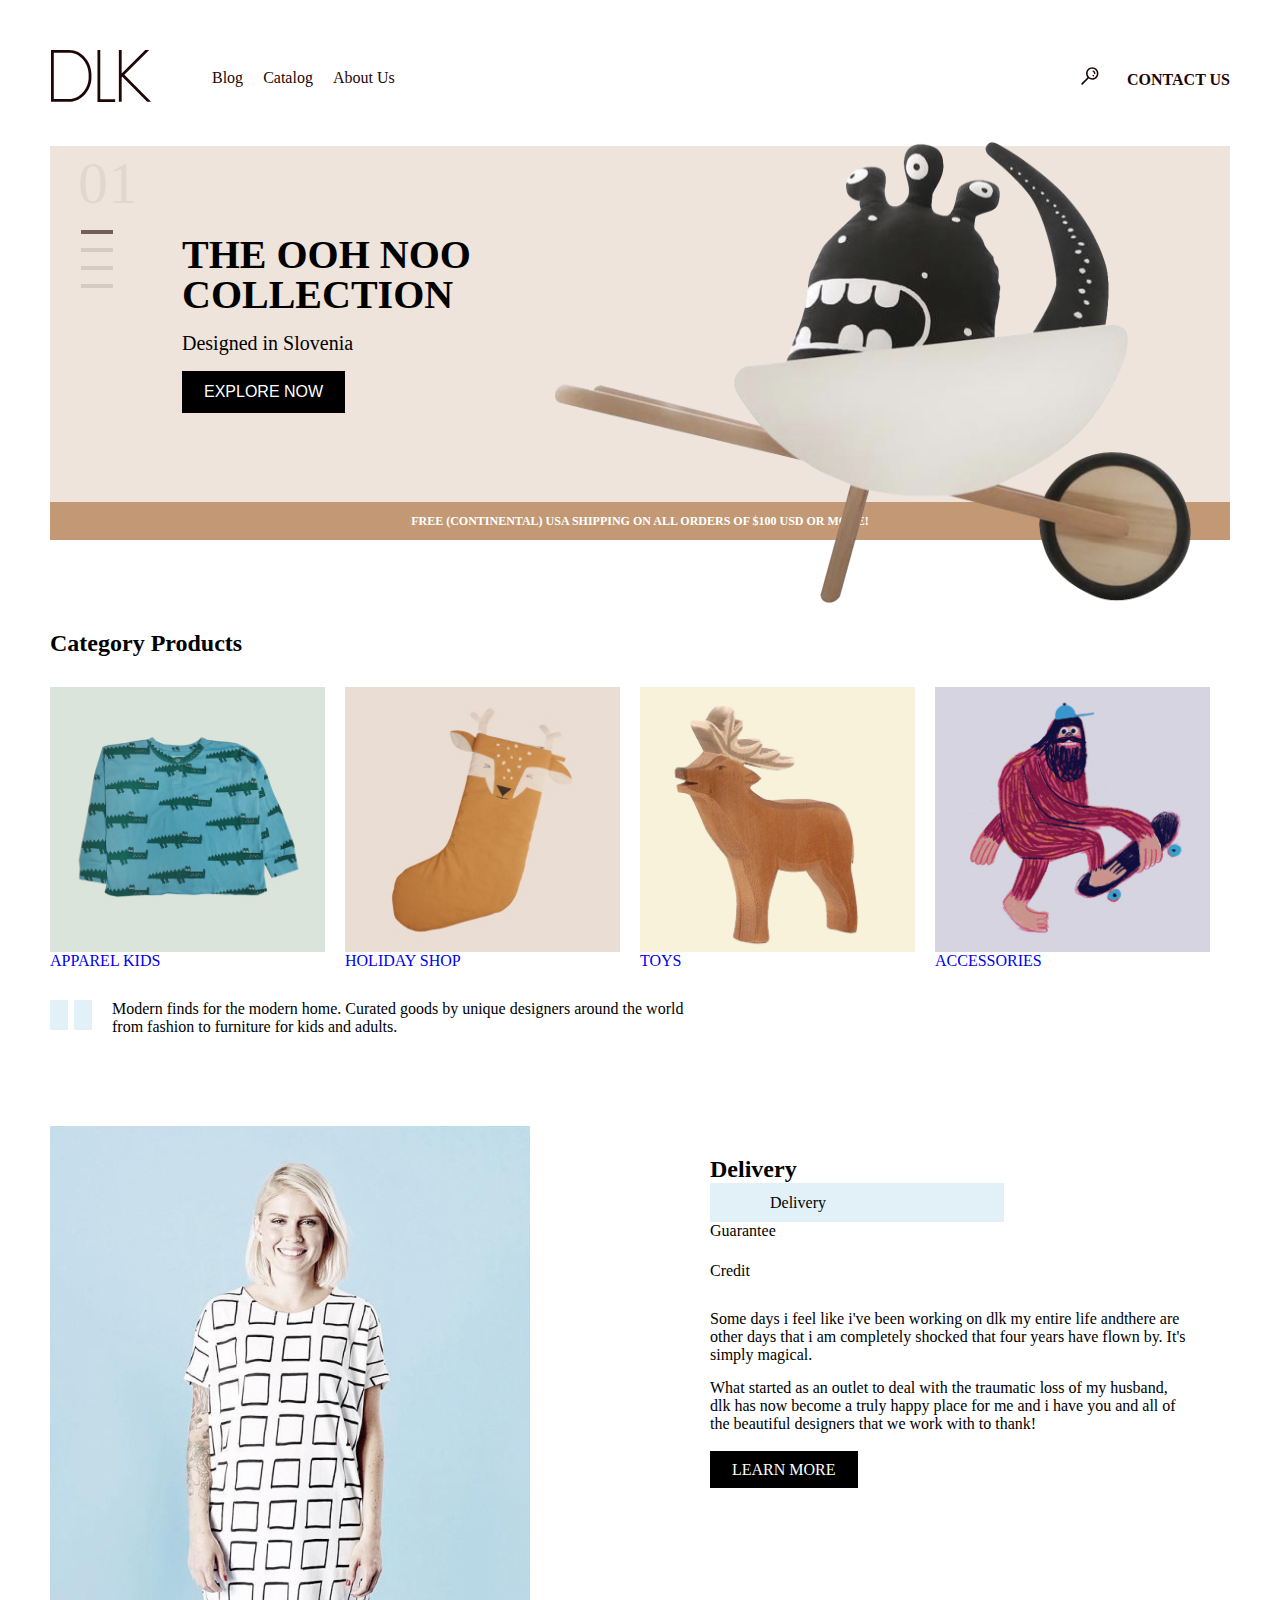
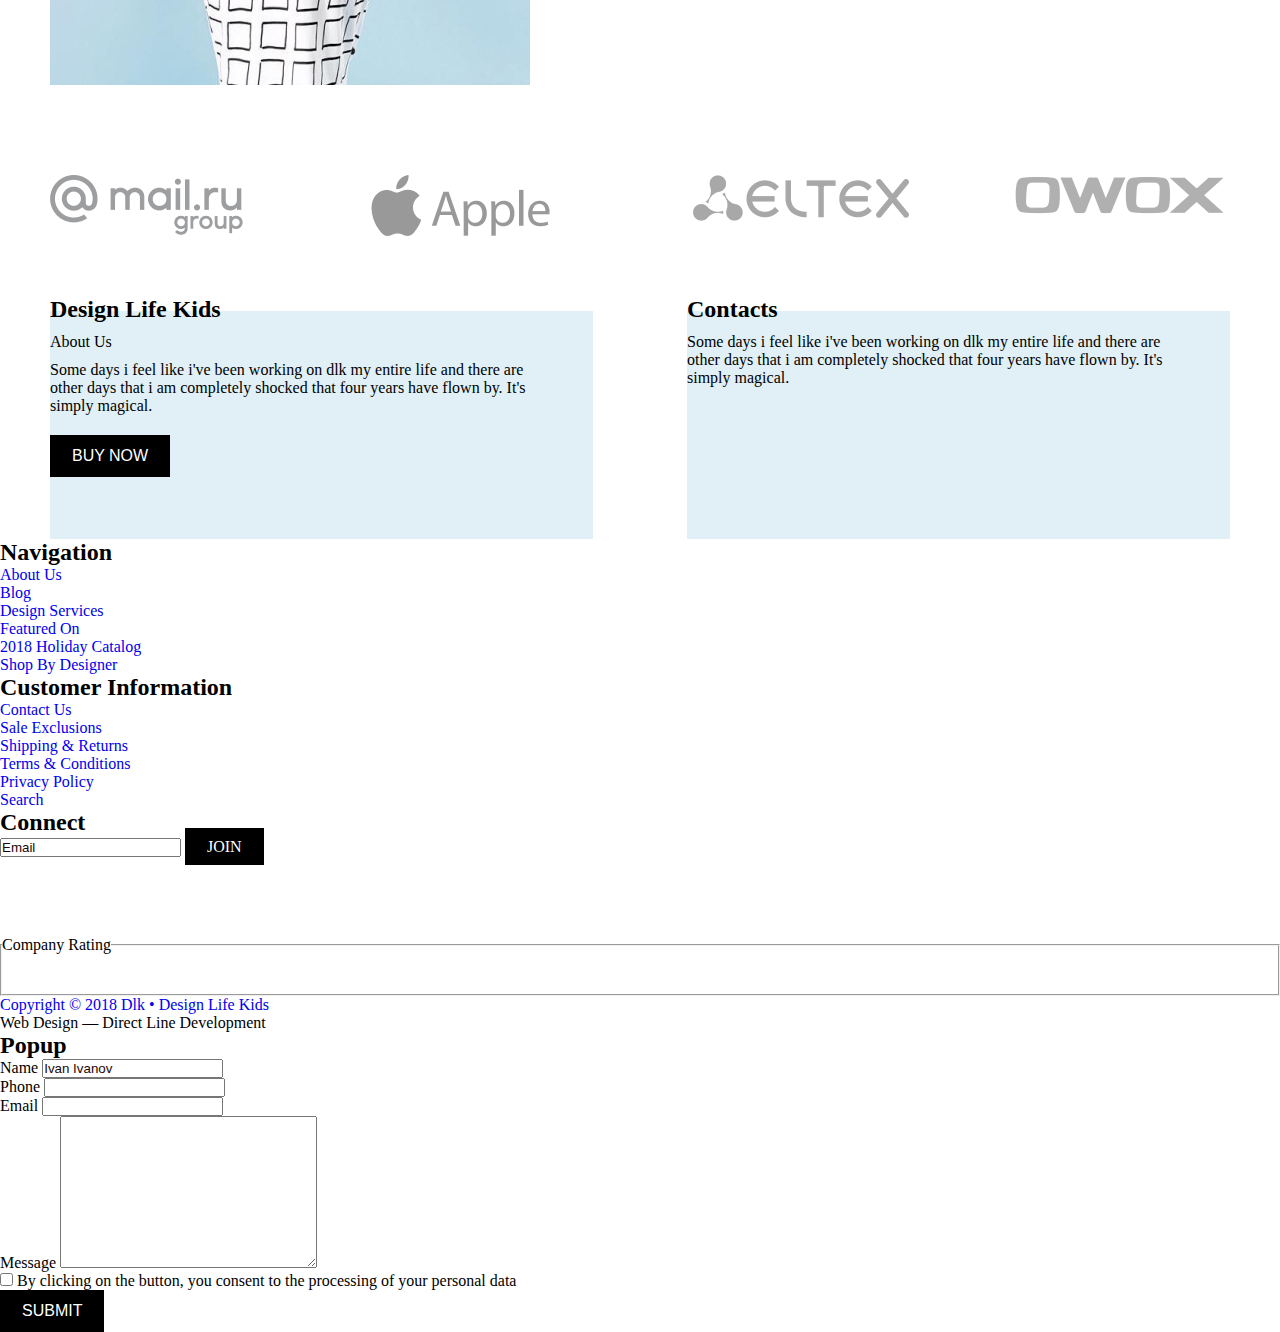
==== commit decb1649: "Домашка" ====
--- a/index.html
+++ b/index.html
@@ -48,7 +48,7 @@
             <section class="banner">
                     <div class="slider__menu">
                         <span class="digits">01</span>
-                        <ul>
+                        <ul class="digits__ul">
                             <li>
                                 <button class="btn__1"></button>
                             </li>
@@ -65,10 +65,8 @@
                     </div>
                         <div class="slide__text">
                             <h1 class="title">THE OOH NOO COLLECTION</h1>
-                        <p class="title_text">Designed in Slovenia</p>
-                        <button class="botton__link" type="button">
-                            EXPLORE NOW
-                        </button>
+                            <p class="title_text">Designed in Slovenia</p>
+                            <button class="botton__link" type="button">EXPLORE NOW</button>
                         </div>
                     <img class="title_img" src="./static/image/monster_in_a_wheelbarrow_on_a_banner.png" alt="banner">
             </section>
@@ -78,39 +76,37 @@
         
     <div class="container">
         <section class="category_products">
+            <h2 class="products__title">Category Products</h2>
             <div class="products__wrapper">
-                <h2 class="title">Category Products</h2>
-            <ul>
-                <li class="product__item">
-                    <img src="./static/image/apparel_kids.jpg" alt="apparel_kids">
-                    <a href="#">APPAREL KIDS</a>
-                </li>
-                <li class="product__item">
-                    <img src="./static/image/holiday_shop.jpg" alt="holiday_shop">
-                    <a href="#">HOLIDAY SHOP</a>
-                </li>
-                <li class="product__item">
-                    <img src="./static/image/toys.jpg" alt="toys">
-                    <a href="#">TOYS</a>
-                </li>
-                <li class="product__item">
-                    <img src="./static/image/accessories.jpg" alt="accessories">
-                    <a href="#">ACCESSORIES</a>
+            <ul class="products__ul">
+                <li class="products__li">
+                    <img src="../static/image/apparel_kids.jpg" class="catalog__img" alt="apparel_kids">
+                    <a href="#"> <p class="catalog__item">APPAREL KIDS</p></a>
+                </li>
+
+                <li class="products__li">
+                    <img src="../static/image/holiday_shop.jpg" class="catalog__img" alt="holiday_shop">
+                    <a href="#"> <p class="catalog__item">HOLIDAY SHOP</p></a>
+                </li>
+
+                <li class="products__li">
+                    <img src="../static/image/toys.jpg" class="catalog__img"alt="toys">
+                    <a href="#"> <p class="catalog__item">TOYS</p></a>
+                </li>
+
+                <li class="products__li">
+                    <img src="../static/image/accessories.jpg" class="catalog__img"alt="accessories">
+                    <a href="#"> <p class="catalog__item">ACCESSORIES</p></a>
                 </li>
             </ul>
             </div>
-            <button>
-                <svg width="18" height="30" viewBox="0 0 18 30" fill="none" xmlns="http://www.w3.org/2000/svg">
-                    <path d="M16 2L3 15L16 28" stroke="#1E0606" stroke-width="4"/>
-                    </svg>
-                    
-            </button>
-            <button>
-                <svg width="18" height="30" viewBox="0 0 18 30" fill="none" xmlns="http://www.w3.org/2000/svg">
-                    <path d="M2 2L15 15L2 28" stroke="#1E0606" stroke-width="4"/>
-                    </svg>      
-            </button>
-            <p class="about__text">Modern finds for the modern home. Curated goods by unique designers around the world from fashion to furniture for kids and adults.</p>
+
+            <div class="bts-text__wrap">
+                <button class="direction__btn"></button>
+                <button class="direction__btn1"></button>
+                <p class="products__text">Modern finds for the modern home. Curated goods by unique designers around the world from fashion to furniture for kids and adults.</p>
+            </div>
+            
         </section>
     </div>
     
@@ -118,13 +114,13 @@
         <section class="delivery">
             <img src="./static/image/delivery.jpg" alt="delivery">
             <div class="delivery__wrapper">
-                <h2 class="title">Delivery</h2>
-            <p class="delivery__text">Delivery</p>
-            <p class="title_text">Guarantee</p>
-            <p class="title_text">Credit</p>
-            <p class="about__text">Some days i feel like i've been working on dlk my entire life andthere are other days that i am completely shocked that four years have flown by. It's simply magical.</p>
-            <p class="about__text">What started as an outlet to deal  with the traumatic loss of my husband, dlk has now become a truly happy place for me and i have you and all of the beautiful designers that we work with to thank!</p>
-            <a href="#" class="botton__link">LEARN MORE</a>
+                <h2 class="delivery__title shift">Delivery</h2>
+            <p class="delivery__text shift">Delivery</p>
+            <p class="delivery__text1 shift">Guarantee</p>
+            <p class="delivery__text2 shift">Credit</p>
+            <p class="delivery__text3 shift">Some days i feel like i've been working on dlk my entire life andthere are other days that i am completely shocked that four years have flown by. It's simply magical.</p>
+            <p class="delivery__text4 shift">What started as an outlet to deal  with the traumatic loss of my husband, dlk has now become a truly happy place for me and i have you and all of the beautiful designers that we work with to thank!</p>
+            <a href="#" class="botton__link shift">LEARN MORE</a>
             </div>
     </section>
     </div>
@@ -132,43 +128,40 @@
         
     <div class="container">
         <section class="company">
-                <h2 class="title__2">Company list</h2>
+                <h2 class="compani__title">Company list</h2>
             <ul class="company__list">
                 <li class="company__item">
-                    <img src="./static/image/mail_ru.png" alt="mail_ru_company">
+                    <img src="./static/image/mail_ru.png" alt="mail_ru_company" class="company__img">
                 </li>
                 <li class="company__item">
-                    <img src="./static/image/apple.png" alt="apple_company">
+                    <img src="./static/image/apple.png" alt="apple_company" class="company__img">
                 </li>
                 <li class="company__item">
-                    <img src="./static/image/eltex.png" alt="eltex_company">
+                    <img src="./static/image/eltex.png" alt="eltex_company" class="company__img">
                 </li>
                 <li class="company__item">
-                    <img src="./static/image/owox.png" alt="owox_company">
+                    <img src="./static/image/owox.png" alt="owox_company" class="company__img">
                 </li>
             </ul>
         </section>
     </div> 
 
-    <div class="container">
-        <div class="about__wrapper">
-            <section class="adress__map">
-                <h2 class="title">Design Life Kids</h2>
-                <p class="title_text">About Us</p>
+    
+    <div class="container">
+        <section class="adress__map">
+            <div class="about__wrapper">
+                <h2 class="about__title">Design Life Kids</h2>
+                <p class="about__text1">About Us</p>
                 <p class="about__text">Some days i feel like i've been working on dlk my entire life and there are other days that i am completely shocked that four years have flown by. It's simply magical.</p>
-            </section>
-            <button class="botton__link" type="button">
-                buy now
-            </button>
-        </div>
-        
-        <div class="about__wrapper">
-            <section class="contacts">
-                <h2 class="title">Contacts</h2>
+                <button class="botton__link" type="button">buy now</button>
+            </div>
+    
+            <div class="about__wrapper">
+                <h2 class="about__title">Contacts</h2>
                 <p class="about__text">Some days i feel like i've been working on dlk my entire life and there are other days that i am completely shocked that four years have flown by. It's simply magical.</p>
-                <iframe src="https://www.google.com/maps/embed?pb=!1m18!1m12!1m3!1d2372.6851021868506!2d49.28748761618394!3d53.50982038001365!2m3!1f0!2f0!3f0!3m2!1i1024!2i768!4f13.1!3m3!1m2!1s0x4168797f9a8510e9%3A0x5af0ee3dab85a41c!2z0L_RgC4g0KHRgtC10L_QsNC90LAg0KDQsNC30LjQvdCwLCA0NCwg0KLQvtC70YzRj9GC0YLQuCwg0KHQsNC80LDRgNGB0LrQsNGPINC-0LHQuy4sIDQ0NTAyNw!5e0!3m2!1sru!2sru!4v1662361493632!5m2!1sru!2sru" width="600" height="450" style="border:0;" allowfullscreen="" loading="lazy" referrerpolicy="no-referrer-when-downgrade"></iframe>
-            </section>>
-        </div>
+                <iframe src="https://www.google.com/maps/embed?pb=!1m18!1m12!1m3!1d2372.6851021868506!2d49.28748761618394!3d53.50982038001365!2m3!1f0!2f0!3f0!3m2!1i1024!2i768!4f13.1!3m3!1m2!1s0x4168797f9a8510e9%3A0x5af0ee3dab85a41c!2z0L_RgC4g0KHRgtC10L_QsNC90LAg0KDQsNC30LjQvdCwLCA0NCwg0KLQvtC70YzRj9GC0YLQuCwg0KHQsNC80LDRgNGB0LrQsNGPINC-0LHQuy4sIDQ0NTAyNw!5e0!3m2!1sru!2sru!4v1662361493632!5m2!1sru!2sru" width="600" height="450" style="border:0;" allowfullscreen="" loading="lazy" referrerpolicy="no-referrer-when-downgrade" class="map"></iframe>
+            </div>
+        </section>
     </div>
 </main>
 
--- a/style/style.css
+++ b/style/style.css
@@ -0,0 +1,278 @@
+/* styles for the main content */
+.banner{
+    display: flex;
+    column-gap: 44px;
+    background: #eee4db;
+}
+.digits {
+    margin-left: 28px;
+    font-size: 60px;
+    line-height: 74px;
+    color: rgba(30, 6, 6, 0.06);
+}
+.digits__ul {
+    margin-left: 31px;
+}
+.btn__1 {
+    width: 32px;
+    height: 4px;
+    background: rgba(30, 6, 6, 0.6);
+    border: none;
+}
+.btn {
+    width: 32px;
+    height: 4px;
+    background: #D6CAC2;
+    border: none;
+    
+}
+.slide__text {
+    position: relative;
+    display: flex;
+    flex-direction: column;
+    row-gap: 15px;
+    max-width: 307px;
+    margin: 89px 0 89px 0;
+}
+.title {
+    font-family: 'Montserrat' sans-serif;
+    src: url(../static/fonts/Montserrat-Italic-VariableFont_wght.woff2);
+    font-style: normal;
+    font-weight: 700;
+    font-size: 40px;
+    line-height: 100%;
+    margin: 0;
+}
+.title_text {
+    font-family: 'Crimson Text';
+    src: url(../static/fonts/CrimsonText-Regular.woff2);
+    font-weight: 400;
+    font-size: 20px;
+    line-height: 26px;
+}
+.title_img {
+   position: absolute;
+   width: 636px;
+    height: 461px;
+    left: 555px;
+    top: 142px;
+}
+.title__offer {
+    font-family: 'Open Sans' sans-serif;
+    src: url(../static/fonts/OpenSans-Italic-VariableFont_wdth\,wght.woff2);
+    font-style: normal;
+    font-weight: 700;
+    font-size: 12px;
+    line-height: 16px;
+    padding: 11px;
+    text-align: center;
+    text-transform: uppercase;
+    color: #FFFFFF;
+    background: #C29974;
+}
+
+
+.category_products {
+    margin-top: 90px;
+}
+.products__title {
+    margin-bottom: 30px;
+}
+.products__ul {
+    display: flex;
+}
+.products__li {
+   position: relative;
+   margin-right: 20px;
+}
+.bts-text__wrap {
+    display: flex;
+    margin-top: 30px;
+}
+.direction__btn {
+    margin-right: 6px;
+    background-image: url(../static/icons/vector_to_the_left.svg);
+    width: 18px;
+    height: 30px;
+    background-color: rgba(112, 187, 220, 0.2);
+    border: none;
+}
+.direction__btn1 {
+    background-image: url(../static/icons/vector_to_the_right.svg);
+    width: 18px;
+    height: 30px;
+    background-color: rgba(112, 187, 220, 0.2);
+    border: none;
+}
+.products__text {
+    margin-left: 20px;
+    max-width: 580px;
+}
+
+
+
+.delivery {
+    margin-top: 90px;
+    display: flex;
+}
+.delivery__wrapper {
+    margin: 30px 120px;
+    width: 540px;
+}
+.delivery__text {
+    display: inline-block;
+    background-color: #70BBDC33;
+    padding: 11px 178px 10px 60px;
+}
+.delivery__text2 {
+    margin-top: 22px;
+}
+.delivery__text3 {
+    margin-top: 30px;
+    width: 480px;
+}
+.delivery__text4 {
+    margin-top: 15px;
+    margin-bottom: 26px;
+    width: 480px;
+}
+.shift {
+    margin-left: 60px;
+}
+
+
+
+.company {
+    margin-top: 90px;
+}
+.compani__title {
+    display: none;
+}
+.company__list {
+    display: flex;
+    justify-content: space-between;
+}
+.company__item {
+    opacity: 0.8;
+    width: 216px;
+    height: 46px;
+}
+
+
+.adress__map {
+    display: flex;
+    justify-content: space-between;
+    margin-top: 90px;
+}
+.about__wrapper {
+    background: #E1F0F7;
+    width: 543px;
+    height: 228px;
+    padding-right: 30px;
+}
+.about__title {
+    margin-top: -15px;
+}
+.about__text1 {
+    margin-top: 10px;
+}
+.about__text {
+    margin-top: 10px;
+    margin-bottom: 20px;
+    width: 483px;
+}
+.map {
+    width: 483px;
+    height: 200px;
+    margin-top: 30px;
+}
+
+
+
+
+
+
+.rating {
+    margin: 0;
+    padding: 0;
+    border: none;
+}
+.rating__caption {
+    margin-bottom: 0.5em;
+    padding: 0px;
+}
+
+/* group */
+.rating__group {
+    position: relative;
+    width: 10em;
+    height: 2em;
+    background-image: url(images/off.svg);
+    background-size: 2em 1.9rem;
+    background-repeat: repeat-x;
+}
+
+/* input */
+.rating__input {
+    position: absolute;
+    width: 1px;
+    height: 1px;
+    overflow: hidden;
+    clip: rect(0 0 0 0);
+}
+.rating__input:focus ~ .rating__focus {
+    position: absolute;
+    top: -0.2em;
+    right: -0.2em;
+    bottom: -0.2em;
+    left: -0.2em;
+    z-index: -1;
+    outline: solid 0.2em #4a90e2;
+}
+
+/* star */
+.rating__star {
+    position: absolute;
+    top: 0;
+    left: 0;
+    margin: 0;
+    height: 2em;
+    background-size: 2em 1.9em;
+    background-repeat: repeat-x;
+    font-size: inherit;
+    -webkit-appearance: none;
+    -moz-appearance: none;
+    appearance: none;
+}
+.rating__star:focus {
+    outline: none;
+}
+.rating__input:checked + .rating__star
+.rating__star:hover {
+    background-image: url(images/on.svg);
+}
+.rating__star:hover ~ .rating__star {
+    background-image: url(images/of.svg);
+}
+
+/* options */
+.rating__star:nth-of-type(1) {
+    z-index: 5;
+    width: 2em;
+}
+.rating__star:nth-of-type(2) {
+    z-index: 4;
+    width: 4em;
+}
+.rating__star:nth-of-type(3) {
+    z-index: 3;
+    width: 6em;
+}
+.rating__star:nth-of-type(4) {
+    z-index: 2;
+    width: 8em;
+}
+.rating__star:nth-of-type(5) {
+    z-index: 1;
+    width: 10em;
+}
--- a/style/common.css
+++ b/style/common.css
@@ -1,6 +1,31 @@
-body {
-    font-family: 'Montserrat', 'Open Sans' 'Crimson Text' sans-serif;
-    src: url();
+.montserrat {
+    font-family: 'Montserrat'sans-serif;
+    font-style: normal;
+    font-weight: 700;
+    font-size: 40px;
+    line-height: 46px;
+    text-transform: uppercase;
+}
+.crimson_text {
+    font-family: 'Crimson Text';
+    font-style: italic;
+    font-weight: 400;
+    font-size: 26px;
+    line-height: 34px;
+}
+.open_sans {
+    font-family: 'Open Sans' sans-serif;
+    font-style: normal;
+    font-weight: 400;
+    font-size: 16px;
+    line-height: 22px;
+}
+.roboto {
+    font-family: 'Roboto';
+    font-style: normal;
+    font-weight: 400;
+    font-size: 14px;
+    line-height: 16px;
 }
 li {
     list-style-type: none;
@@ -14,6 +39,7 @@
 }
 * {
     margin: 0;
+    padding: 0;
     box-sizing: border-box;
 }
 .botton__link {
@@ -45,6 +71,7 @@
 }
 .nav__list {
     display: flex;
+    margin-left: 60px;
 } 
 .nav__list_item {
     margin-right: 20px;
@@ -61,3 +88,69 @@
     text-transform: uppercase;
     margin-left: 24px;
 }
+
+
+/* bread crumb styles */
+.bread_crumb {
+    margin-top: 60px;
+    margin-bottom: 50px;
+}
+.title_crubs {
+    margin: 0;
+}
+.crub_ul {
+    display: flex;
+    margin-top: 15px;
+}
+.link_crub {
+    color: #1E0606;
+}
+.crub_li:not(:last-child)::after {
+    content: url(../static/icons/vector_crumb.svg);
+    margin: 20px;
+}
+.link_crub1 {
+    color: #1E0606;
+    opacity: 0.5;
+}
+
+
+/* styles for contact us and pop-up */
+.contact__from {
+    display: flex;  
+    justify-content: space-between;
+}
+.form_cnt {
+    background: #E5EAF8;
+    padding: 40px 42px;
+    width: 680px;
+}
+.input_name {
+    display: block;
+    padding-left: 20px;
+    width: 600px;
+    height: 50px;
+    margin-top: 3px;
+    border: 1px solid rgba(0, 0, 0, 0.2);
+}
+::-webkit-input-placeholder {
+    color: #1E0606;
+}
+.input_phone, .input_email {
+    display: block;
+    width: 290px;
+    height: 50px;
+    margin-right: 20px;
+    margin-top: 3px;
+    margin-bottom: 20px;
+    border: 1px solid rgba(0, 0, 0, 0.2);
+}
+.input_message {
+    display: block;
+    margin-top: 3px;
+    margin-bottom: 20px;
+    resize: none;
+    width: 600px;
+    height: 150px;
+    border: 1px solid rgba(0, 0, 0, 0.2);
+}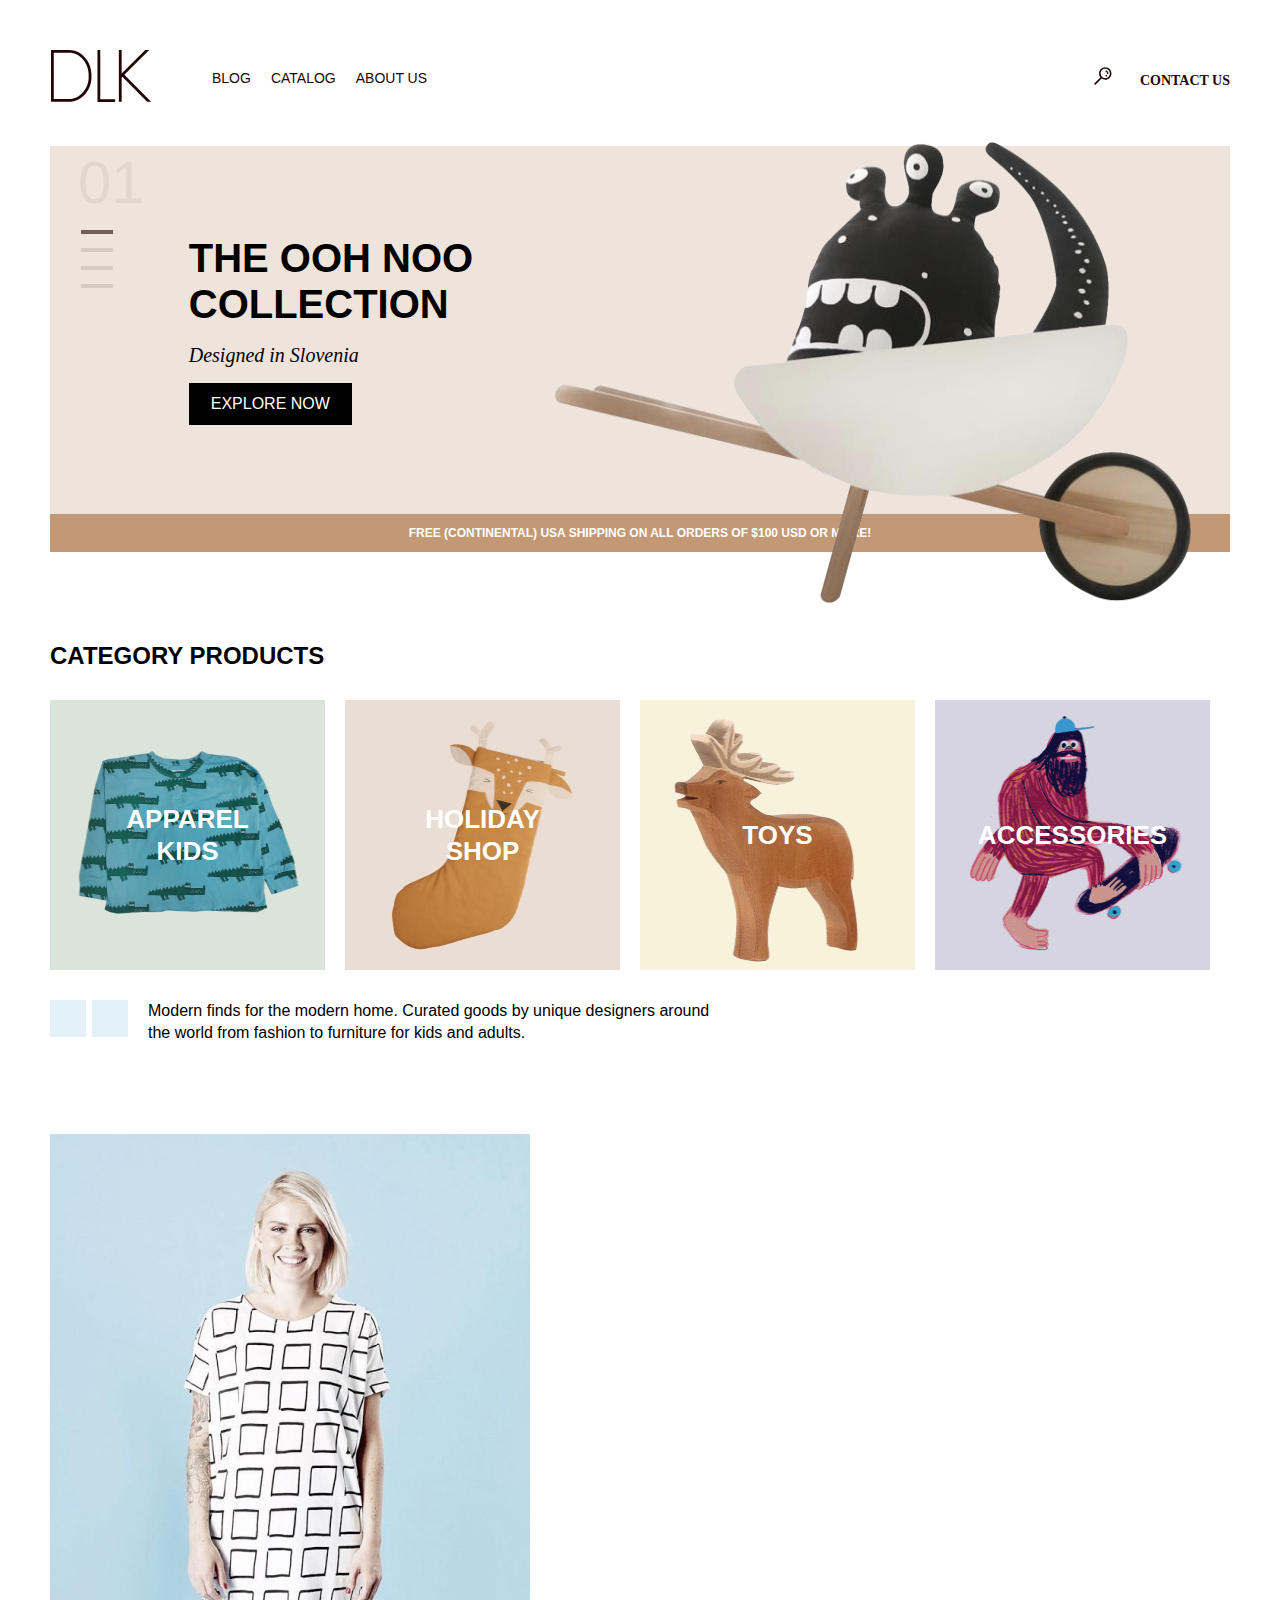
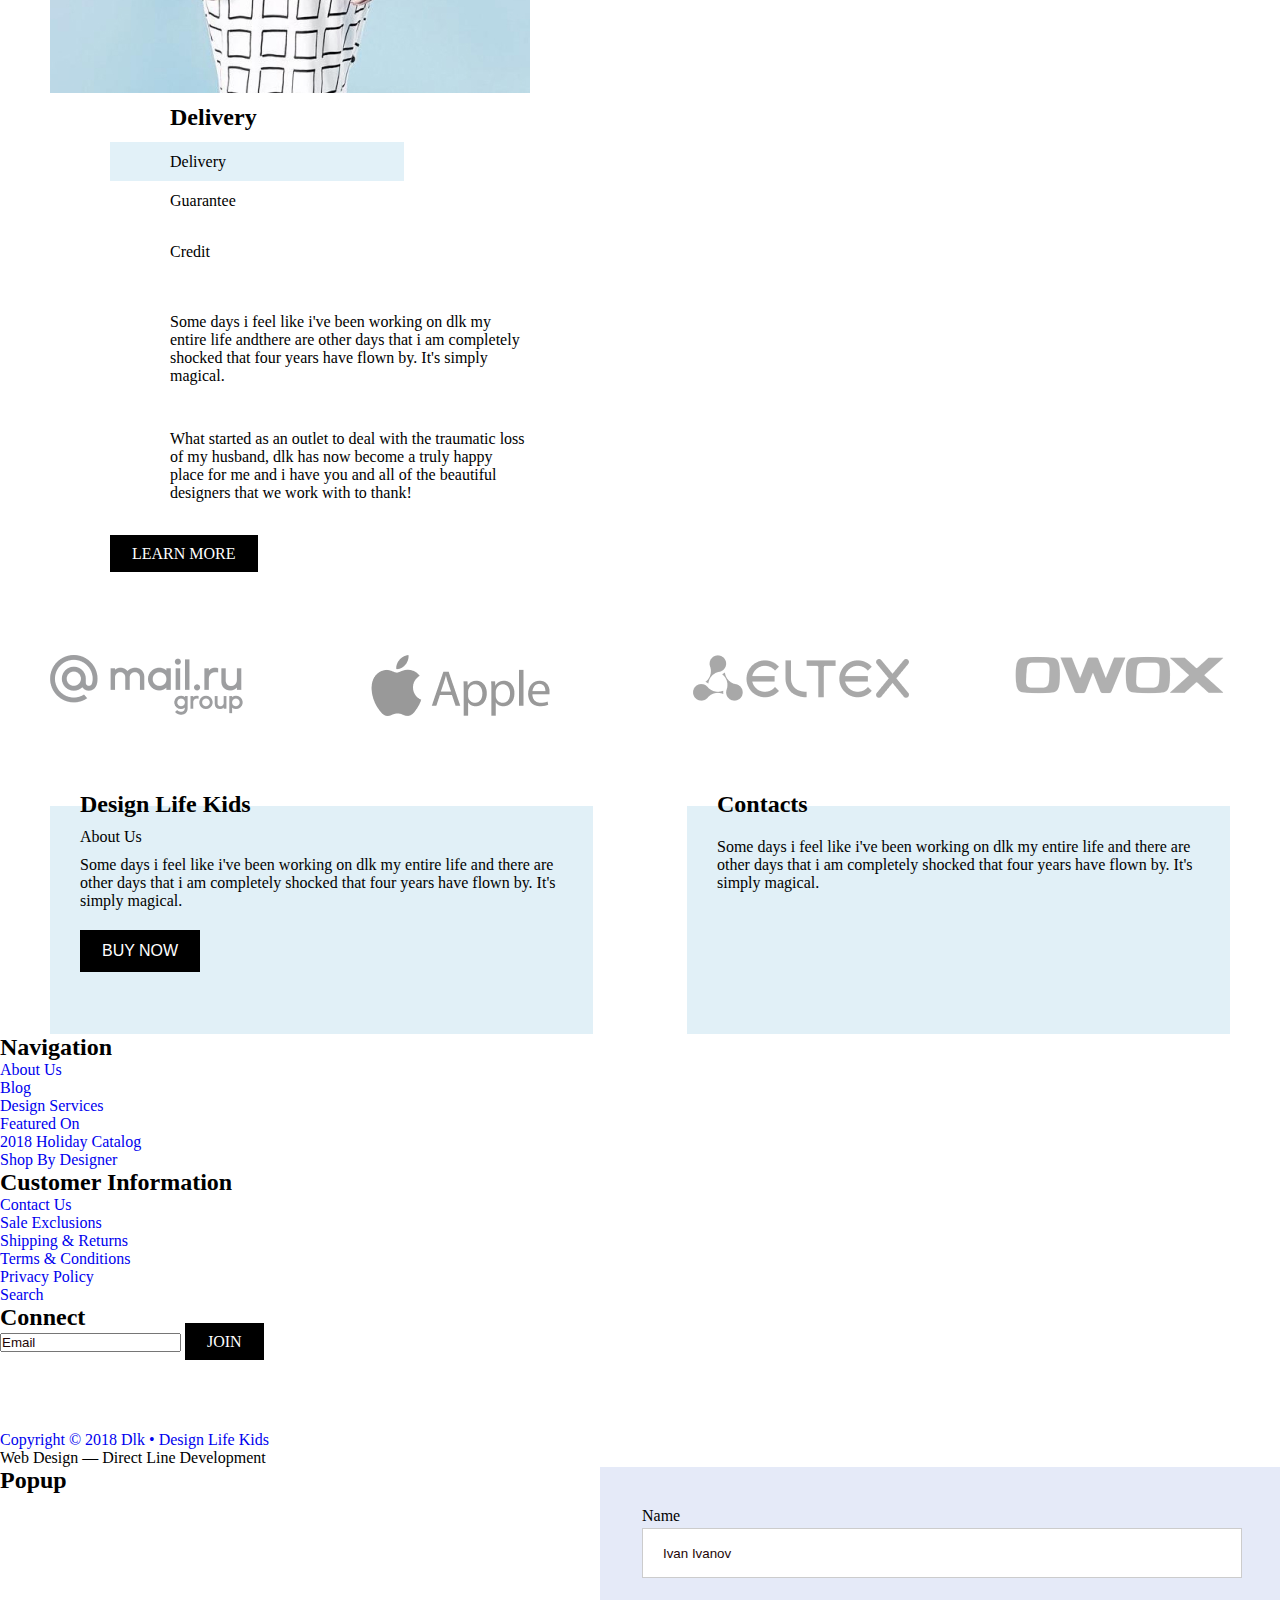
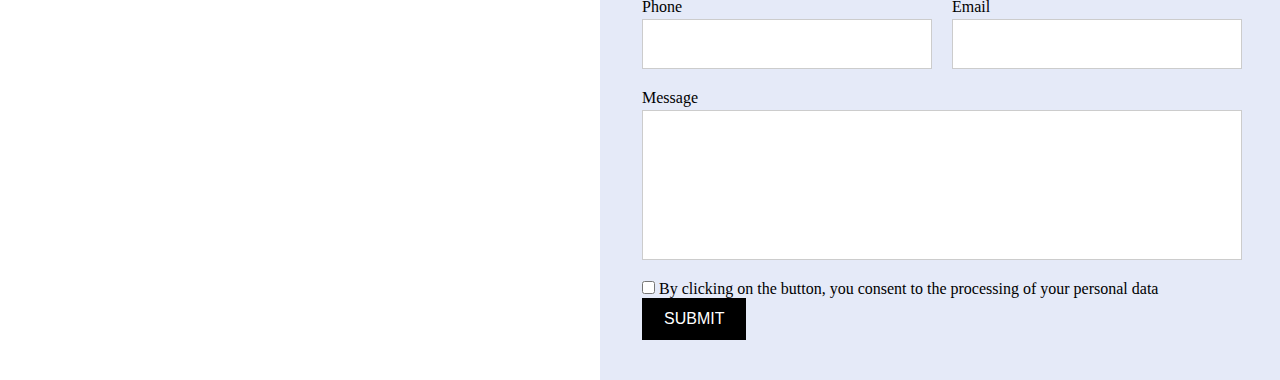
==== commit 81ebc8e9: "Домашка" ====
--- a/index.html
+++ b/index.html
@@ -22,13 +22,13 @@
                 </a> 
                 <ul class="nav__list">
                     <li class="nav__list_item">
-                        <a class="nav__list_link" href="./pages/blog.html">Blog</a>
+                        <a class="nav__list_link open_sans" href="./pages/blog.html">Blog</a>
                     </li>
                     <li class="nav__list_item">
-                        <a class="nav__list_link" href="./pages/catalog.html">Catalog</a>
+                        <a class="nav__list_link open_sans" href="./pages/catalog.html">Catalog</a>
                     </li>
                     <li class="nav__list_item">
-                        <a class="nav__list_link" href="./pages/toys.html">About Us</a>  
+                        <a class="nav__list_link open_sans" href="./pages/toys.html">About Us</a>  
                     </li>
                 </ul> 
             <div class="contact__wrapper">
@@ -64,9 +64,9 @@
                         </ul>
                     </div>
                         <div class="slide__text">
-                            <h1 class="title">THE OOH NOO COLLECTION</h1>
-                            <p class="title_text">Designed in Slovenia</p>
-                            <button class="botton__link" type="button">EXPLORE NOW</button>
+                            <h1 class="title montserrat">THE OOH NOO COLLECTION</h1>
+                            <p class="title_text crimson_text">Designed in Slovenia</p>
+                            <button class="botton__link open_sans" type="button">EXPLORE NOW</button>
                         </div>
                     <img class="title_img" src="./static/image/monster_in_a_wheelbarrow_on_a_banner.png" alt="banner">
             </section>
@@ -76,27 +76,27 @@
         
     <div class="container">
         <section class="category_products">
-            <h2 class="products__title">Category Products</h2>
+            <h2 class="products__title montserrat1">Category Products</h2>
             <div class="products__wrapper">
             <ul class="products__ul">
                 <li class="products__li">
                     <img src="../static/image/apparel_kids.jpg" class="catalog__img" alt="apparel_kids">
-                    <a href="#"> <p class="catalog__item">APPAREL KIDS</p></a>
+                    <a href="#"> <p class="catalog__item montserrat1">APPAREL KIDS</p></a>
                 </li>
 
                 <li class="products__li">
                     <img src="../static/image/holiday_shop.jpg" class="catalog__img" alt="holiday_shop">
-                    <a href="#"> <p class="catalog__item">HOLIDAY SHOP</p></a>
+                    <a href="#"> <p class="catalog__item montserrat1">HOLIDAY SHOP</p></a>
                 </li>
 
                 <li class="products__li">
                     <img src="../static/image/toys.jpg" class="catalog__img"alt="toys">
-                    <a href="#"> <p class="catalog__item">TOYS</p></a>
+                    <a href="#"> <p class="catalog__item montserrat1">TOYS</p></a>
                 </li>
 
                 <li class="products__li">
                     <img src="../static/image/accessories.jpg" class="catalog__img"alt="accessories">
-                    <a href="#"> <p class="catalog__item">ACCESSORIES</p></a>
+                    <a href="#"> <p class="catalog__item montserrat1">ACCESSORIES</p></a>
                 </li>
             </ul>
             </div>
@@ -104,7 +104,7 @@
             <div class="bts-text__wrap">
                 <button class="direction__btn"></button>
                 <button class="direction__btn1"></button>
-                <p class="products__text">Modern finds for the modern home. Curated goods by unique designers around the world from fashion to furniture for kids and adults.</p>
+                <p class="products__text open_sans">Modern finds for the modern home. Curated goods by unique designers around the world from fashion to furniture for kids and adults.</p>
             </div>
             
         </section>
@@ -112,17 +112,37 @@
     
     <div class="container">
         <section class="delivery">
-            <img src="./static/image/delivery.jpg" alt="delivery">
-            <div class="delivery__wrapper">
+            <div class="delivery__info">
+                <img src="./static/image/delivery.jpg" alt="delivery">
                 <h2 class="delivery__title shift">Delivery</h2>
-            <p class="delivery__text shift">Delivery</p>
-            <p class="delivery__text1 shift">Guarantee</p>
-            <p class="delivery__text2 shift">Credit</p>
-            <p class="delivery__text3 shift">Some days i feel like i've been working on dlk my entire life andthere are other days that i am completely shocked that four years have flown by. It's simply magical.</p>
-            <p class="delivery__text4 shift">What started as an outlet to deal  with the traumatic loss of my husband, dlk has now become a truly happy place for me and i have you and all of the beautiful designers that we work with to thank!</p>
+                <div class="delivery__wrapper">
+                    <ul>
+                        <li>
+                            <p class="delivery__text shift">Delivery</p>
+                        </li>
+
+                        <li>
+                            <p class="delivery__text1 shift">Guarantee</p>
+                        </li>
+
+                        <li>
+                            <p class="delivery__text2 shift">Credit</p>
+                        </li>
+                    </ul>
+
+                    <ul>
+                        <li>
+                            <p class="delivery__text3 shift">Some days i feel like i've been working on dlk my entire life andthere are other days that i am completely shocked that four years have flown by. It's simply magical.</p>
+                        </li>
+
+                        <li>
+                            <p class="delivery__text4 shift">What started as an outlet to deal  with the traumatic loss of my husband, dlk has now become a truly happy place for me and i have you and all of the beautiful designers that we work with to thank!</p>
+                        </li>
+                    </ul>
+                </div>
             <a href="#" class="botton__link shift">LEARN MORE</a>
             </div>
-    </section>
+        </section>
     </div>
    
         
@@ -133,12 +153,15 @@
                 <li class="company__item">
                     <img src="./static/image/mail_ru.png" alt="mail_ru_company" class="company__img">
                 </li>
+
                 <li class="company__item">
                     <img src="./static/image/apple.png" alt="apple_company" class="company__img">
                 </li>
+
                 <li class="company__item">
                     <img src="./static/image/eltex.png" alt="eltex_company" class="company__img">
                 </li>
+                
                 <li class="company__item">
                     <img src="./static/image/owox.png" alt="owox_company" class="company__img">
                 </li>
@@ -156,9 +179,9 @@
                 <button class="botton__link" type="button">buy now</button>
             </div>
     
-            <div class="about__wrapper">
+            <div class="about__wrapper1">
                 <h2 class="about__title">Contacts</h2>
-                <p class="about__text">Some days i feel like i've been working on dlk my entire life and there are other days that i am completely shocked that four years have flown by. It's simply magical.</p>
+                <p class="about__text2">Some days i feel like i've been working on dlk my entire life and there are other days that i am completely shocked that four years have flown by. It's simply magical.</p>
                 <iframe src="https://www.google.com/maps/embed?pb=!1m18!1m12!1m3!1d2372.6851021868506!2d49.28748761618394!3d53.50982038001365!2m3!1f0!2f0!3f0!3m2!1i1024!2i768!4f13.1!3m3!1m2!1s0x4168797f9a8510e9%3A0x5af0ee3dab85a41c!2z0L_RgC4g0KHRgtC10L_QsNC90LAg0KDQsNC30LjQvdCwLCA0NCwg0KLQvtC70YzRj9GC0YLQuCwg0KHQsNC80LDRgNGB0LrQsNGPINC-0LHQuy4sIDQ0NTAyNw!5e0!3m2!1sru!2sru!4v1662361493632!5m2!1sru!2sru" width="600" height="450" style="border:0;" allowfullscreen="" loading="lazy" referrerpolicy="no-referrer-when-downgrade" class="map"></iframe>
             </div>
         </section>
@@ -256,61 +279,45 @@
          </a>
     </li>
 </ul>
-
-<fieldset class="raiting">
-    <legend class="rating__caption">Company Rating</legend>
-    <div class="rating__group">
-        <input class="rating__input" type="radio" name="Company Rating" id="Company Rating-1" value="1" checked>
-        <label class="rating__star" for="Company Rating-1" aria-label="fail"></label>
-
-        <input class="rating__input" type="radio" name="Company Rating" id="Company Rating-2" value="2">
-        <label class="rating__star" for="Company Rating-2" aria-label="satisfactory"></label>
-
-        <input class="rating__input" type="radio" name="Company Rating" id="Company Rating-3" value="3">
-        <label class="rating__star" for="Company Rating-3" aria-label="good"></label>
-
-        <input class="rating__input" type="radio" name="Company Rating" id="Company Rating-4" value="4">
-        <label class="rating__star" for="Company Rating-4" aria-label="very good"></label>
-
-        <input class="rating__input" type="radio" name="Company Rating" id="Company Rating-5" value="5">
-        <label class="rating__star" for="Company Rating-5" aria-label="excellent"></label>
-        
-        <div class="rating__focus"></div>
-    </div>
-
-</fieldset>
 <a href="#">Copyright © 2018 Dlk • Design Life Kids</a>
 <p>Web Design — Direct Line Development</p>  
 </footer>
 
 
-        <section>
-            <h2>Popup</h2>
-            <form action="#">
-                <div>
-                    <div>
-                        <label for="input-name">Name</label>
-                        <input type="text" id="input-name" placeholder="Ivan Ivanov">
-                    </div>
-                    <div>
-                        <label for="input-phone">Phone</label>
-                        <input type="tel" id="input-phone">
-                    </div>
-                    <div>
-                        <label for="input-email">Email</label>
-                        <input type="email" id="input-email">
-                    </div>
-                    <div>
-                        <label for="textarea">Message</label>
-                        <textarea name="" id="textarea" cols="30" rows="10"></textarea>
-                    </div>
-                    <div>
-                        <input type="checkbox" id="input-processing">
-                        <label for="input-processing">By clicking on the button, you consent to the processing of your personal data</label>
-                    </div>
-                    <button class="botton__link" type="submit">Submit</button>
+<section class="contact__from">
+    <h2>Popup</h2>
+    <form action="#" class="form_cnt">
+
+        <div class="from__wrapper">
+            <div class="from__name">
+                <label for="input-name">Name</label>
+                <input type="text" id="input-name" placeholder="Ivan Ivanov" class="input_name">
+            </div>
+
+            <div class="field__wrap">
+                <div class="from__phone">
+                    <label for="input-phone">Phone</label>
+                    <input type="number" id="input-phone" class="input_phone">
                 </div>
-            </form>
-        </section>
+
+                <div class="from__email">
+                    <label for="input-email">Email</label>
+                    <input type="email" id="input-email" class="input_email">
+                </div>
+            </div>
+
+            <div class="from__message">
+                <label for="textarea">Message</label>
+                <textarea name="" id="textarea" class="input_message" maxlength="400"></textarea>
+            </div>
+
+            <div class="from__processing">
+                <input type="checkbox" id="input-processing" class="input_processing">
+                <label for="input-processing" class="processing_text">By clicking on the button, you consent to the processing of your personal data</label>
+            </div>
+            <button class="botton__link" type="submit">Submit</button>
+        </div>
+    </form>
+</section>
 </body>
 </html>--- a/style/style.css
+++ b/style/style.css
@@ -6,6 +6,11 @@
 }
 .digits {
     margin-left: 28px;
+    font-family: 'Montserrat', sans-serif;
+    font-style: normal;
+    font-weight: 200;
+    font-size: 60px;
+    line-height: 73px;
     font-size: 60px;
     line-height: 74px;
     color: rgba(30, 6, 6, 0.06);
@@ -24,7 +29,6 @@
     height: 4px;
     background: #D6CAC2;
     border: none;
-    
 }
 .slide__text {
     position: relative;
@@ -35,20 +39,7 @@
     margin: 89px 0 89px 0;
 }
 .title {
-    font-family: 'Montserrat' sans-serif;
-    src: url(../static/fonts/Montserrat-Italic-VariableFont_wght.woff2);
-    font-style: normal;
-    font-weight: 700;
-    font-size: 40px;
-    line-height: 100%;
     margin: 0;
-}
-.title_text {
-    font-family: 'Crimson Text';
-    src: url(../static/fonts/CrimsonText-Regular.woff2);
-    font-weight: 400;
-    font-size: 20px;
-    line-height: 26px;
 }
 .title_img {
    position: absolute;
@@ -58,8 +49,7 @@
     top: 142px;
 }
 .title__offer {
-    font-family: 'Open Sans' sans-serif;
-    src: url(../static/fonts/OpenSans-Italic-VariableFont_wdth\,wght.woff2);
+    font-family: 'Open Sans', sans-serif;
     font-style: normal;
     font-weight: 700;
     font-size: 12px;
@@ -77,6 +67,7 @@
 }
 .products__title {
     margin-bottom: 30px;
+    text-transform: uppercase;
 }
 .products__ul {
     display: flex;
@@ -92,16 +83,20 @@
 .direction__btn {
     margin-right: 6px;
     background-image: url(../static/icons/vector_to_the_left.svg);
-    width: 18px;
-    height: 30px;
+    width: 36px;
+    height: 37px;
     background-color: rgba(112, 187, 220, 0.2);
+    background-repeat: no-repeat;
+    background-position: center;
     border: none;
 }
 .direction__btn1 {
     background-image: url(../static/icons/vector_to_the_right.svg);
-    width: 18px;
-    height: 30px;
+    width: 36px;
+    height: 37px;
     background-color: rgba(112, 187, 220, 0.2);
+    background-repeat: no-repeat;
+    background-position: center;
     border: none;
 }
 .products__text {
@@ -114,27 +109,35 @@
 .delivery {
     margin-top: 90px;
     display: flex;
+    column-gap: 60px;
 }
 .delivery__wrapper {
-    margin: 30px 120px;
     width: 540px;
+}
+.delivery__title {
+    display: inline-block;
+    padding: 11px 60px
 }
 .delivery__text {
     display: inline-block;
     background-color: #70BBDC33;
     padding: 11px 178px 10px 60px;
 }
+.delivery__text1 {
+    display: inline-block;
+    padding: 11px 60px;
+}
 .delivery__text2 {
-    margin-top: 22px;
+    display: block;
+    padding: 22px 60px;
 }
 .delivery__text3 {
-    margin-top: 30px;
-    width: 480px;
+    padding: 30px 60px;
 }
 .delivery__text4 {
-    margin-top: 15px;
     margin-bottom: 26px;
     width: 480px;
+    padding: 15px 60px
 }
 .shift {
     margin-left: 60px;
@@ -155,8 +158,8 @@
 .company__item {
     opacity: 0.8;
     width: 216px;
-    height: 46px;
-}
+}
+
 
 
 .adress__map {
@@ -168,7 +171,13 @@
     background: #E1F0F7;
     width: 543px;
     height: 228px;
-    padding-right: 30px;
+    padding-left: 30px;
+}
+.about__wrapper1 {
+    background: #E1F0F7;
+    width: 543px;
+    height: 228px;
+    padding-left: 30px;
 }
 .about__title {
     margin-top: -15px;
@@ -181,98 +190,12 @@
     margin-bottom: 20px;
     width: 483px;
 }
+.about__text2 {
+    margin-top: 20px;
+    width: 483px;
+}
 .map {
     width: 483px;
     height: 200px;
     margin-top: 30px;
 }
-
-
-
-
-
-
-.rating {
-    margin: 0;
-    padding: 0;
-    border: none;
-}
-.rating__caption {
-    margin-bottom: 0.5em;
-    padding: 0px;
-}
-
-/* group */
-.rating__group {
-    position: relative;
-    width: 10em;
-    height: 2em;
-    background-image: url(images/off.svg);
-    background-size: 2em 1.9rem;
-    background-repeat: repeat-x;
-}
-
-/* input */
-.rating__input {
-    position: absolute;
-    width: 1px;
-    height: 1px;
-    overflow: hidden;
-    clip: rect(0 0 0 0);
-}
-.rating__input:focus ~ .rating__focus {
-    position: absolute;
-    top: -0.2em;
-    right: -0.2em;
-    bottom: -0.2em;
-    left: -0.2em;
-    z-index: -1;
-    outline: solid 0.2em #4a90e2;
-}
-
-/* star */
-.rating__star {
-    position: absolute;
-    top: 0;
-    left: 0;
-    margin: 0;
-    height: 2em;
-    background-size: 2em 1.9em;
-    background-repeat: repeat-x;
-    font-size: inherit;
-    -webkit-appearance: none;
-    -moz-appearance: none;
-    appearance: none;
-}
-.rating__star:focus {
-    outline: none;
-}
-.rating__input:checked + .rating__star
-.rating__star:hover {
-    background-image: url(images/on.svg);
-}
-.rating__star:hover ~ .rating__star {
-    background-image: url(images/of.svg);
-}
-
-/* options */
-.rating__star:nth-of-type(1) {
-    z-index: 5;
-    width: 2em;
-}
-.rating__star:nth-of-type(2) {
-    z-index: 4;
-    width: 4em;
-}
-.rating__star:nth-of-type(3) {
-    z-index: 3;
-    width: 6em;
-}
-.rating__star:nth-of-type(4) {
-    z-index: 2;
-    width: 8em;
-}
-.rating__star:nth-of-type(5) {
-    z-index: 1;
-    width: 10em;
-}
--- a/style/common.css
+++ b/style/common.css
@@ -1,20 +1,25 @@
 .montserrat {
-    font-family: 'Montserrat'sans-serif;
+    font-family: 'Montserrat', sans-serif;
     font-style: normal;
     font-weight: 700;
     font-size: 40px;
     line-height: 46px;
     text-transform: uppercase;
 }
+.montserrat1 {
+    font-family: 'Montserrat', sans-serif;
+    font-style: normal;
+    font-weight: 700;
+}
 .crimson_text {
     font-family: 'Crimson Text';
     font-style: italic;
     font-weight: 400;
-    font-size: 26px;
-    line-height: 34px;
+    font-size: 20px;
+    line-height: 26px;
 }
 .open_sans {
-    font-family: 'Open Sans' sans-serif;
+    font-family: 'Open Sans', sans-serif;
     font-style: normal;
     font-weight: 400;
     font-size: 16px;
@@ -77,16 +82,40 @@
     margin-right: 20px;
 }
 .nav__list_link {
+    font-size: 14px;
+    line-height: 19px;
     color: #1E0606;
+    text-transform: uppercase;
 }
 .contact__wrapper {
     margin-left: auto;
-    font-weight: 700;
 }
 .nav__contact {
+    font-family: 'Open Sans';
+    font-style: normal;
+    font-weight: 700;
+    font-size: 14px;
+    line-height: 19px;
     color: #1E0606;
     text-transform: uppercase;
     margin-left: 24px;
+}
+
+
+/* style for the catalog */
+.catalog__img {
+    width: 280px;
+    height: 270px;
+}
+.catalog__item {
+    position: absolute;
+    font-size: 26px;
+    line-height: 32px;
+    text-align: center;
+    top: 50%;
+    left: 50%;
+    transform: translate(-50%,-50%);
+    color: #FFFFFF;
 }
 
 
